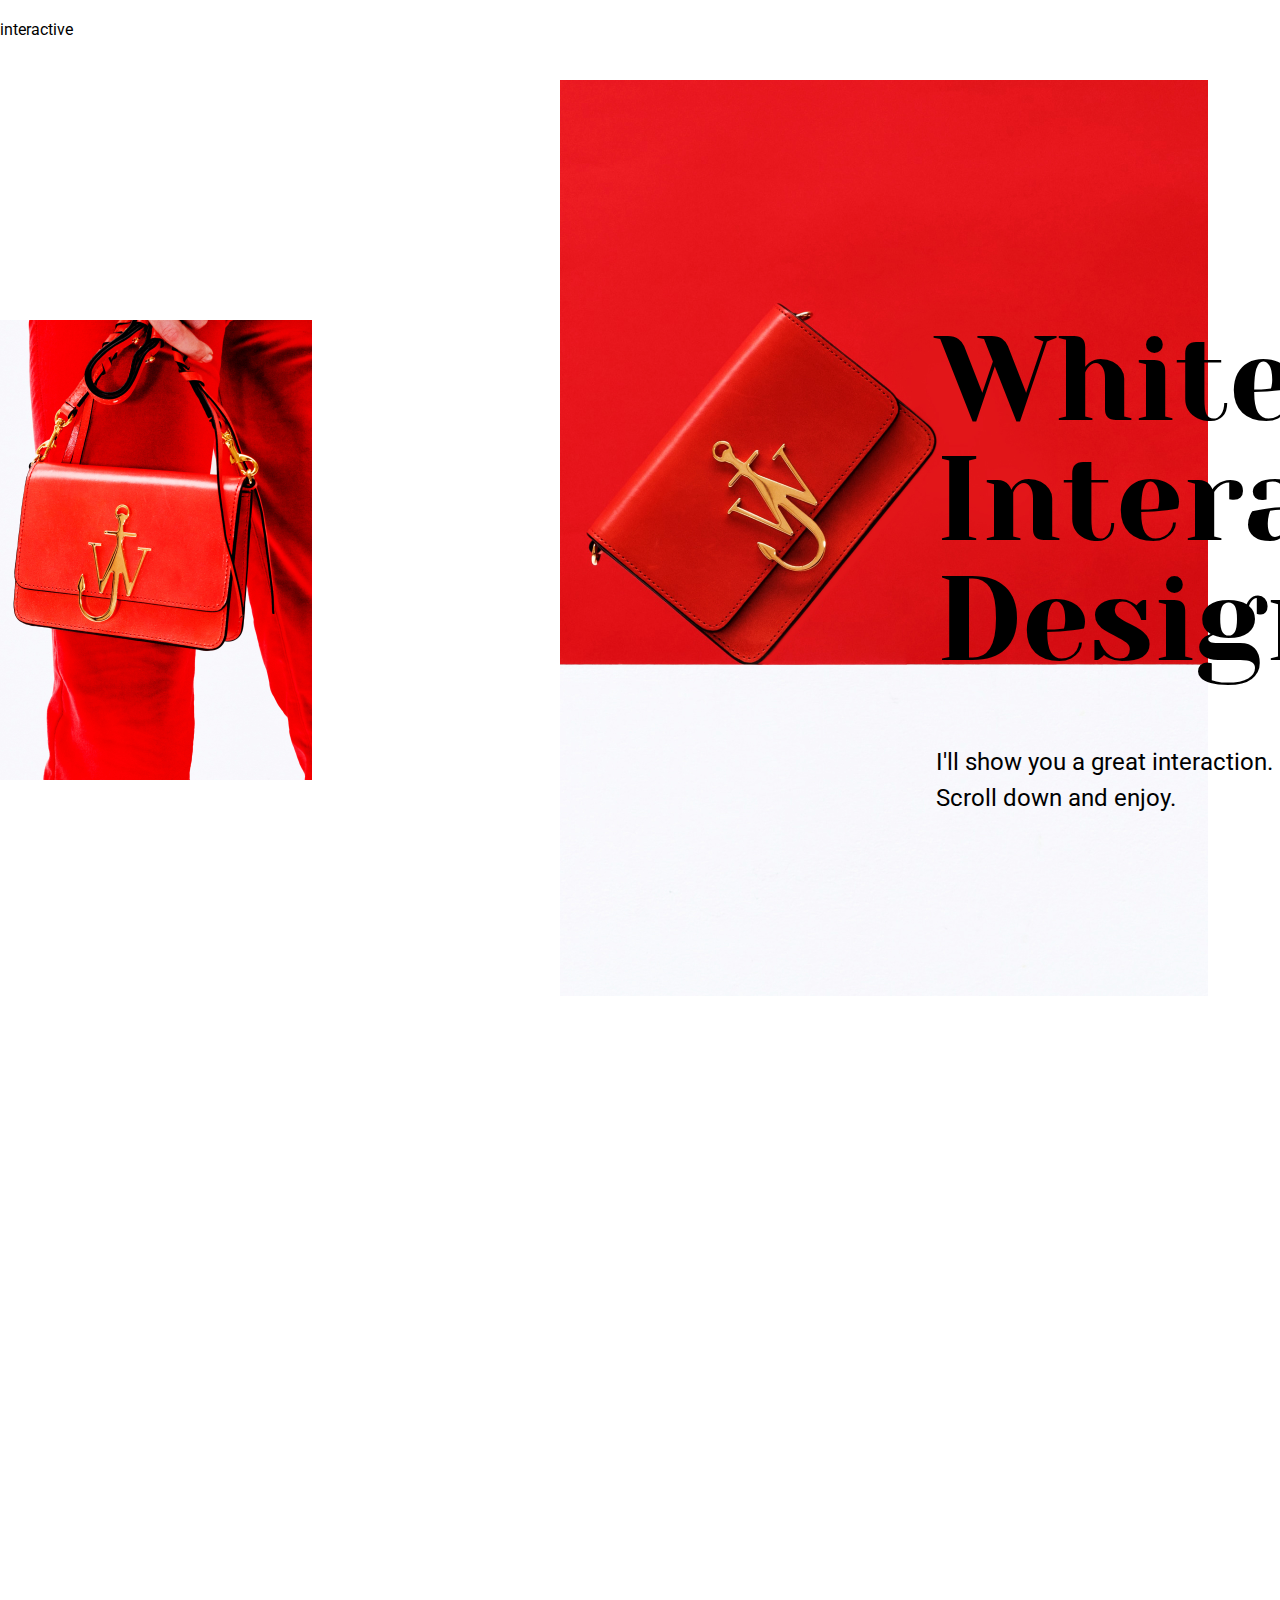
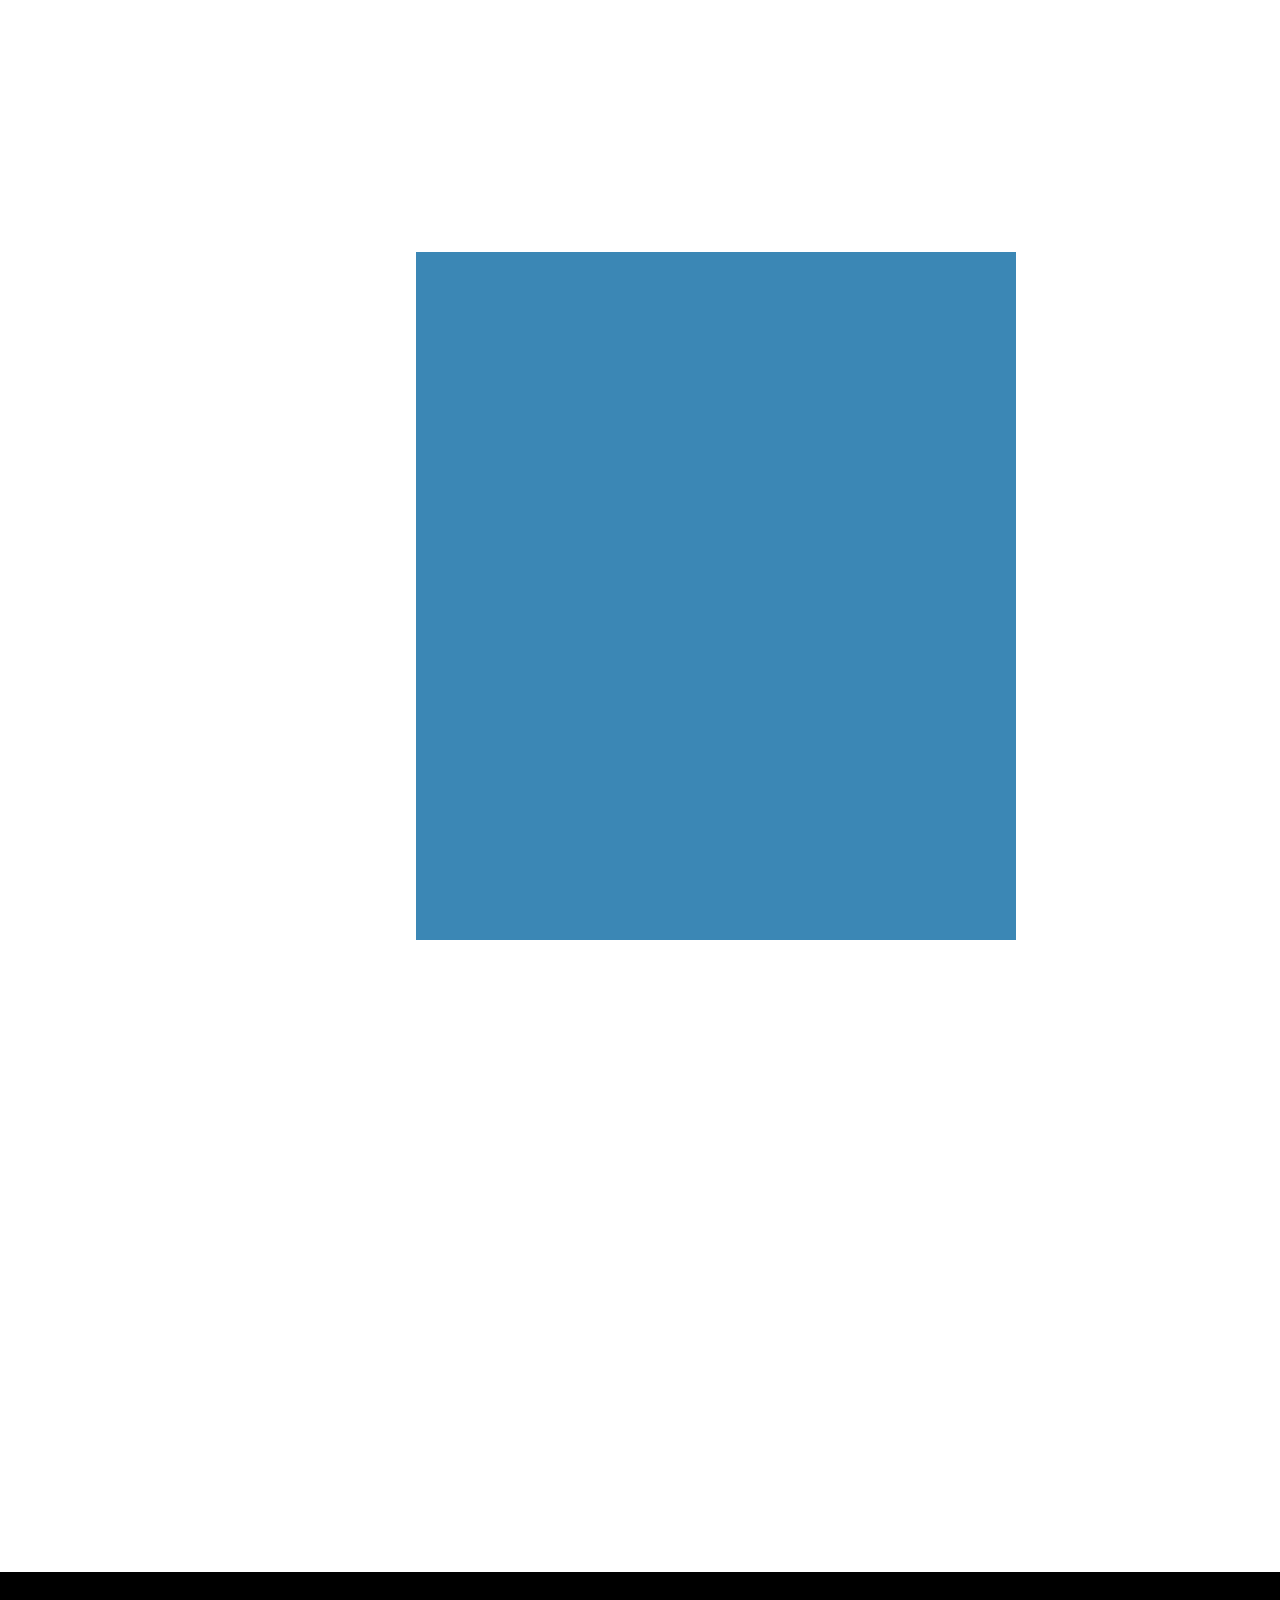
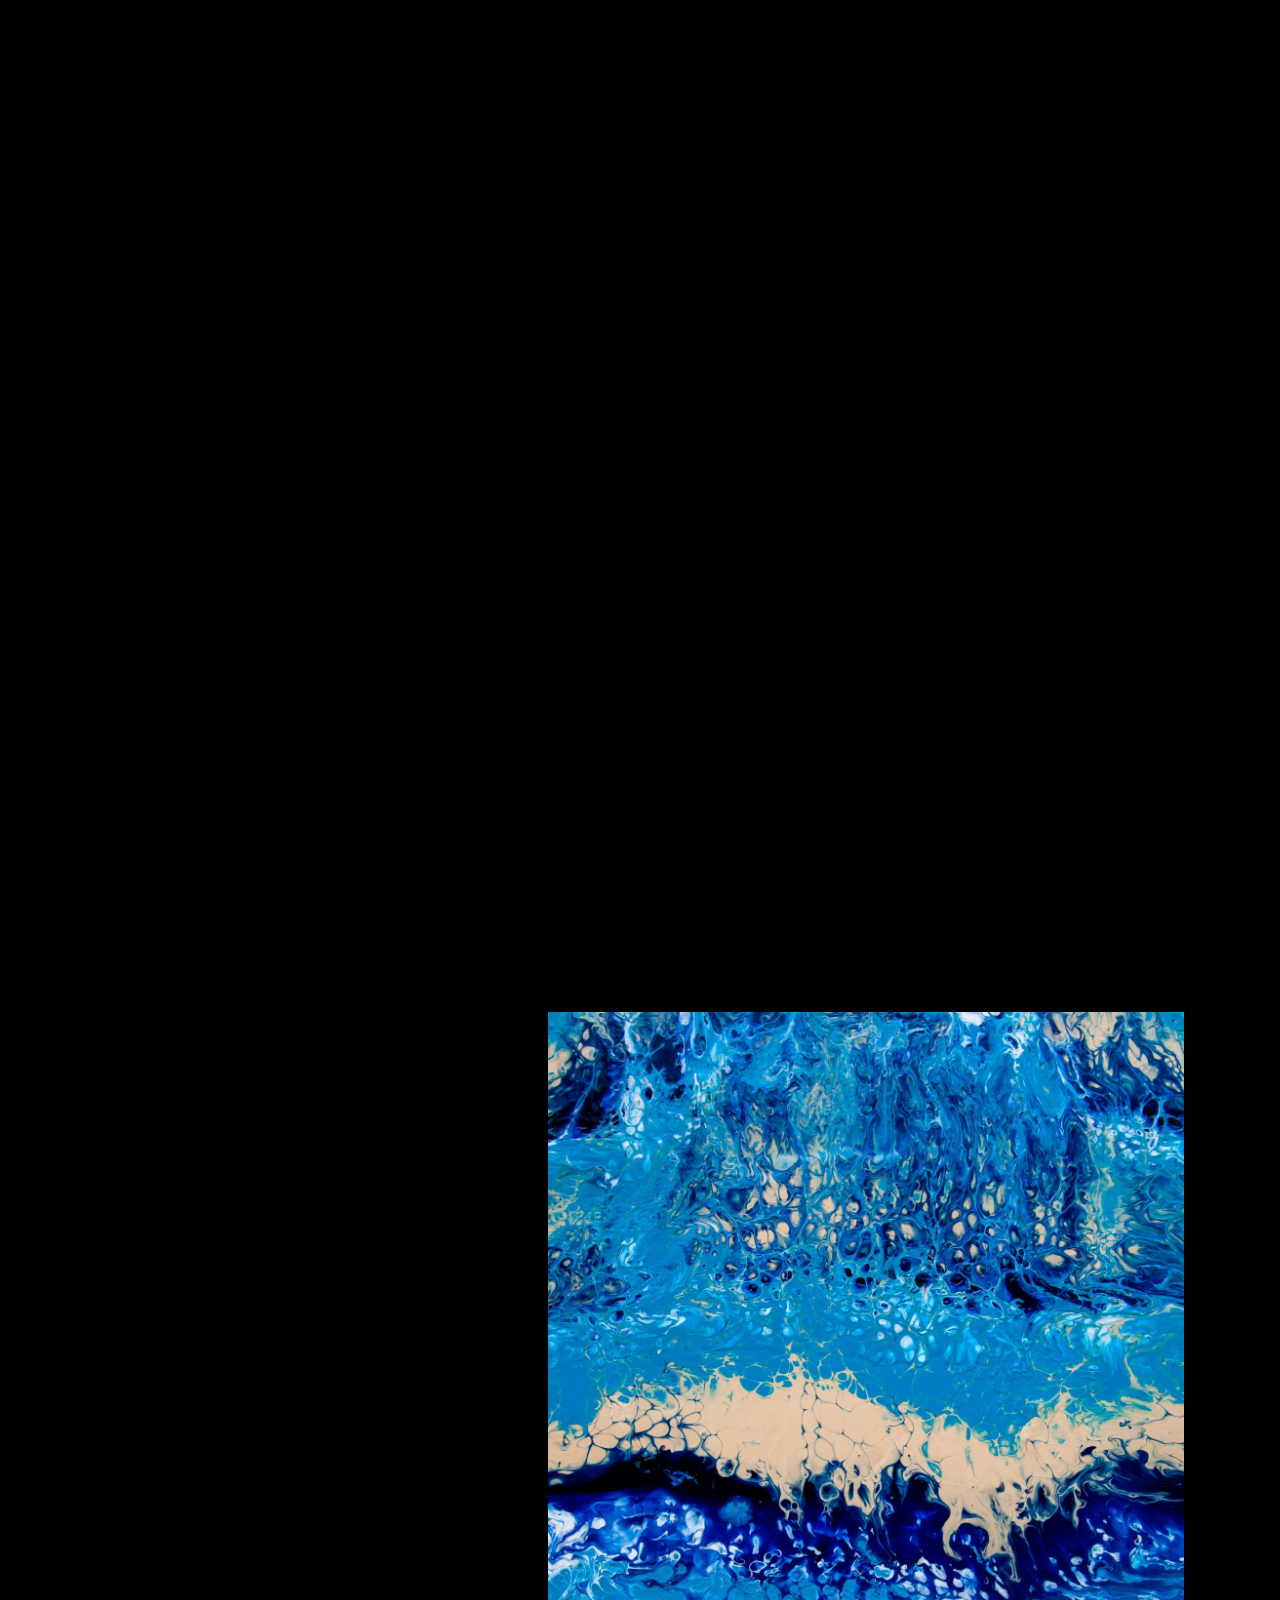
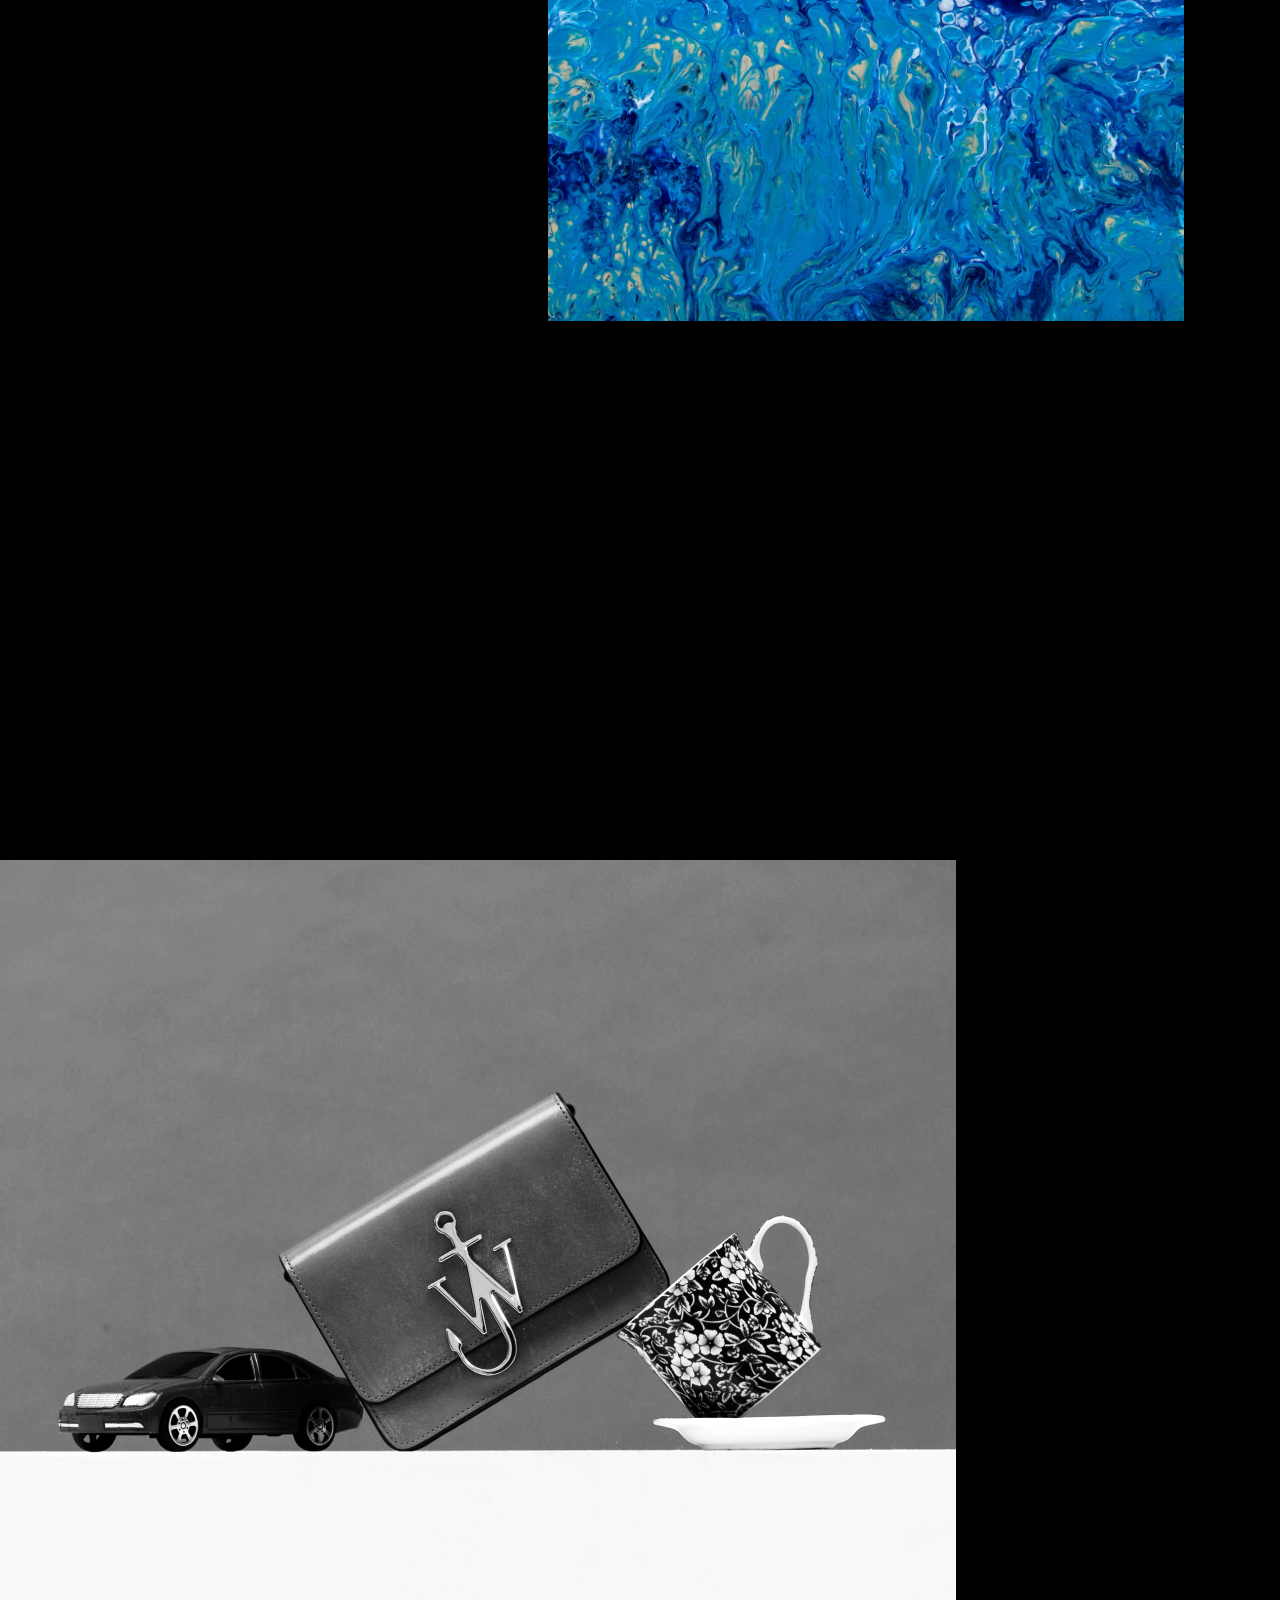
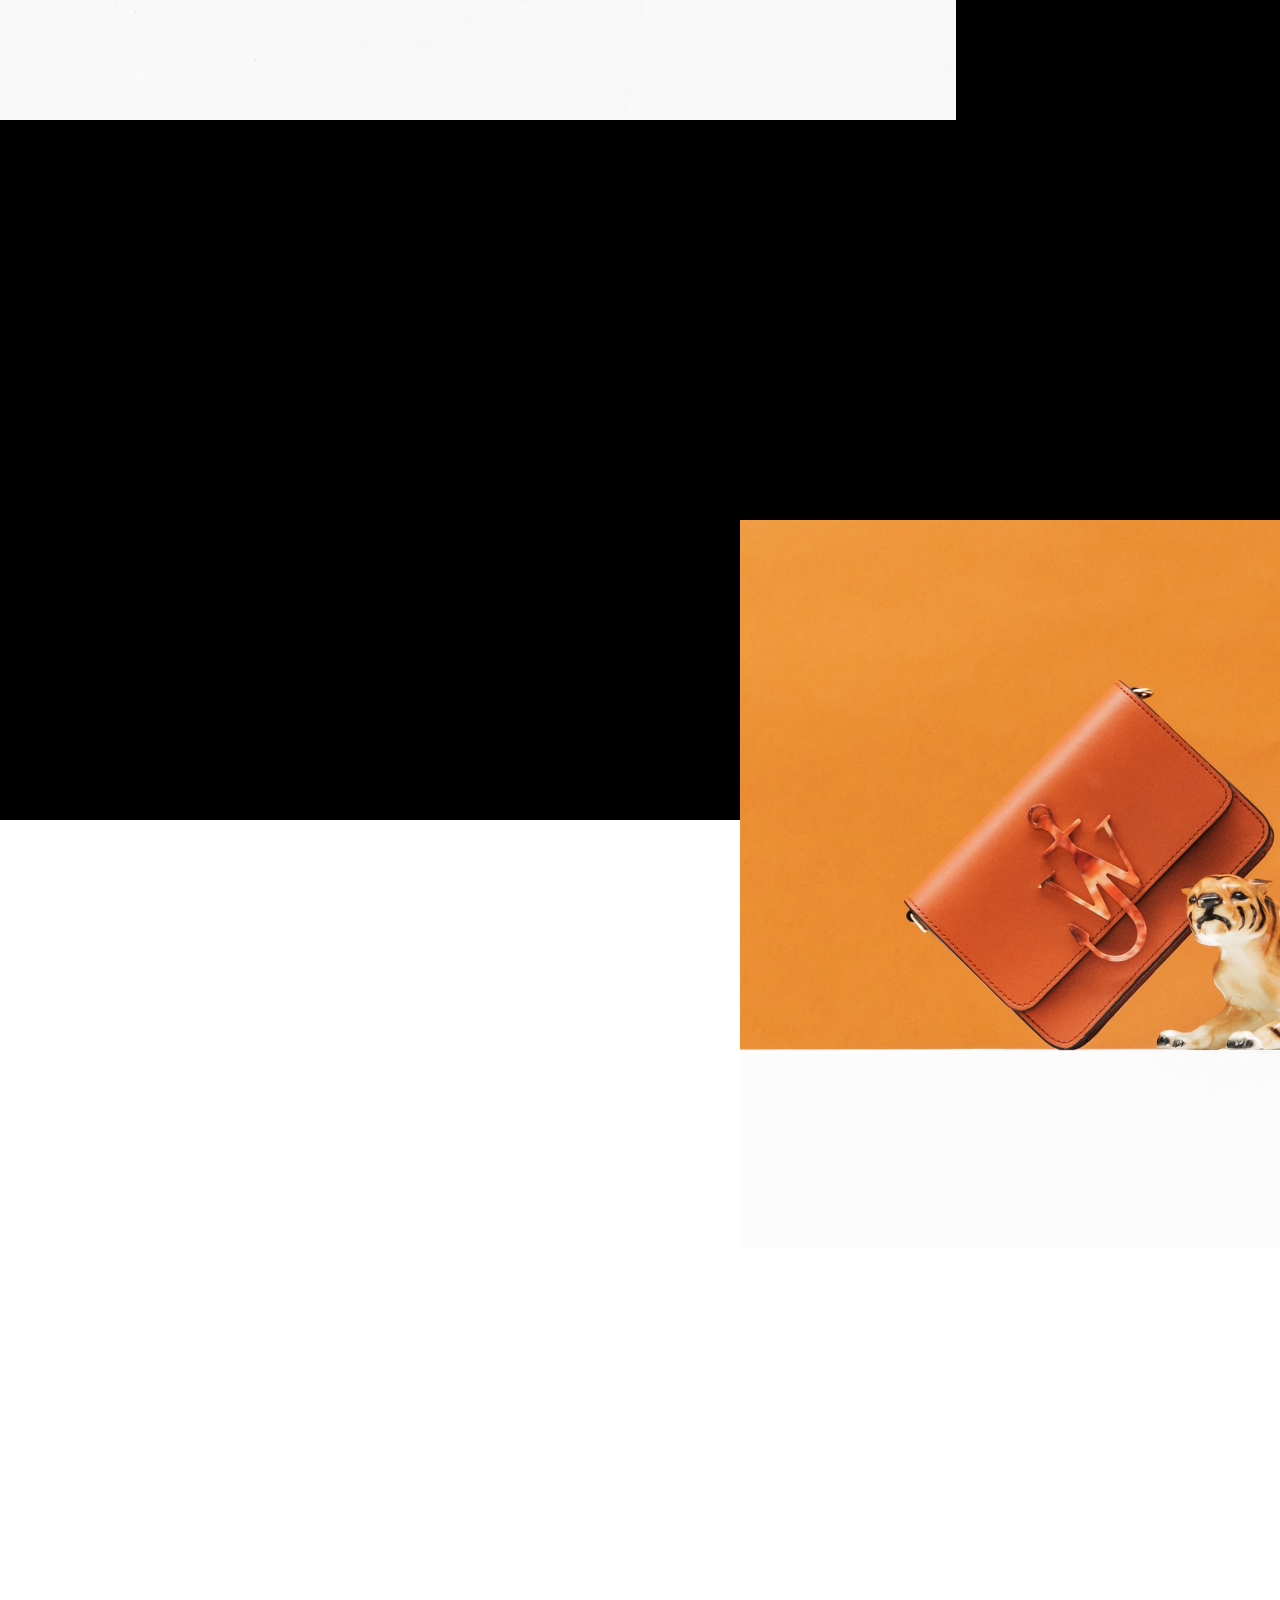
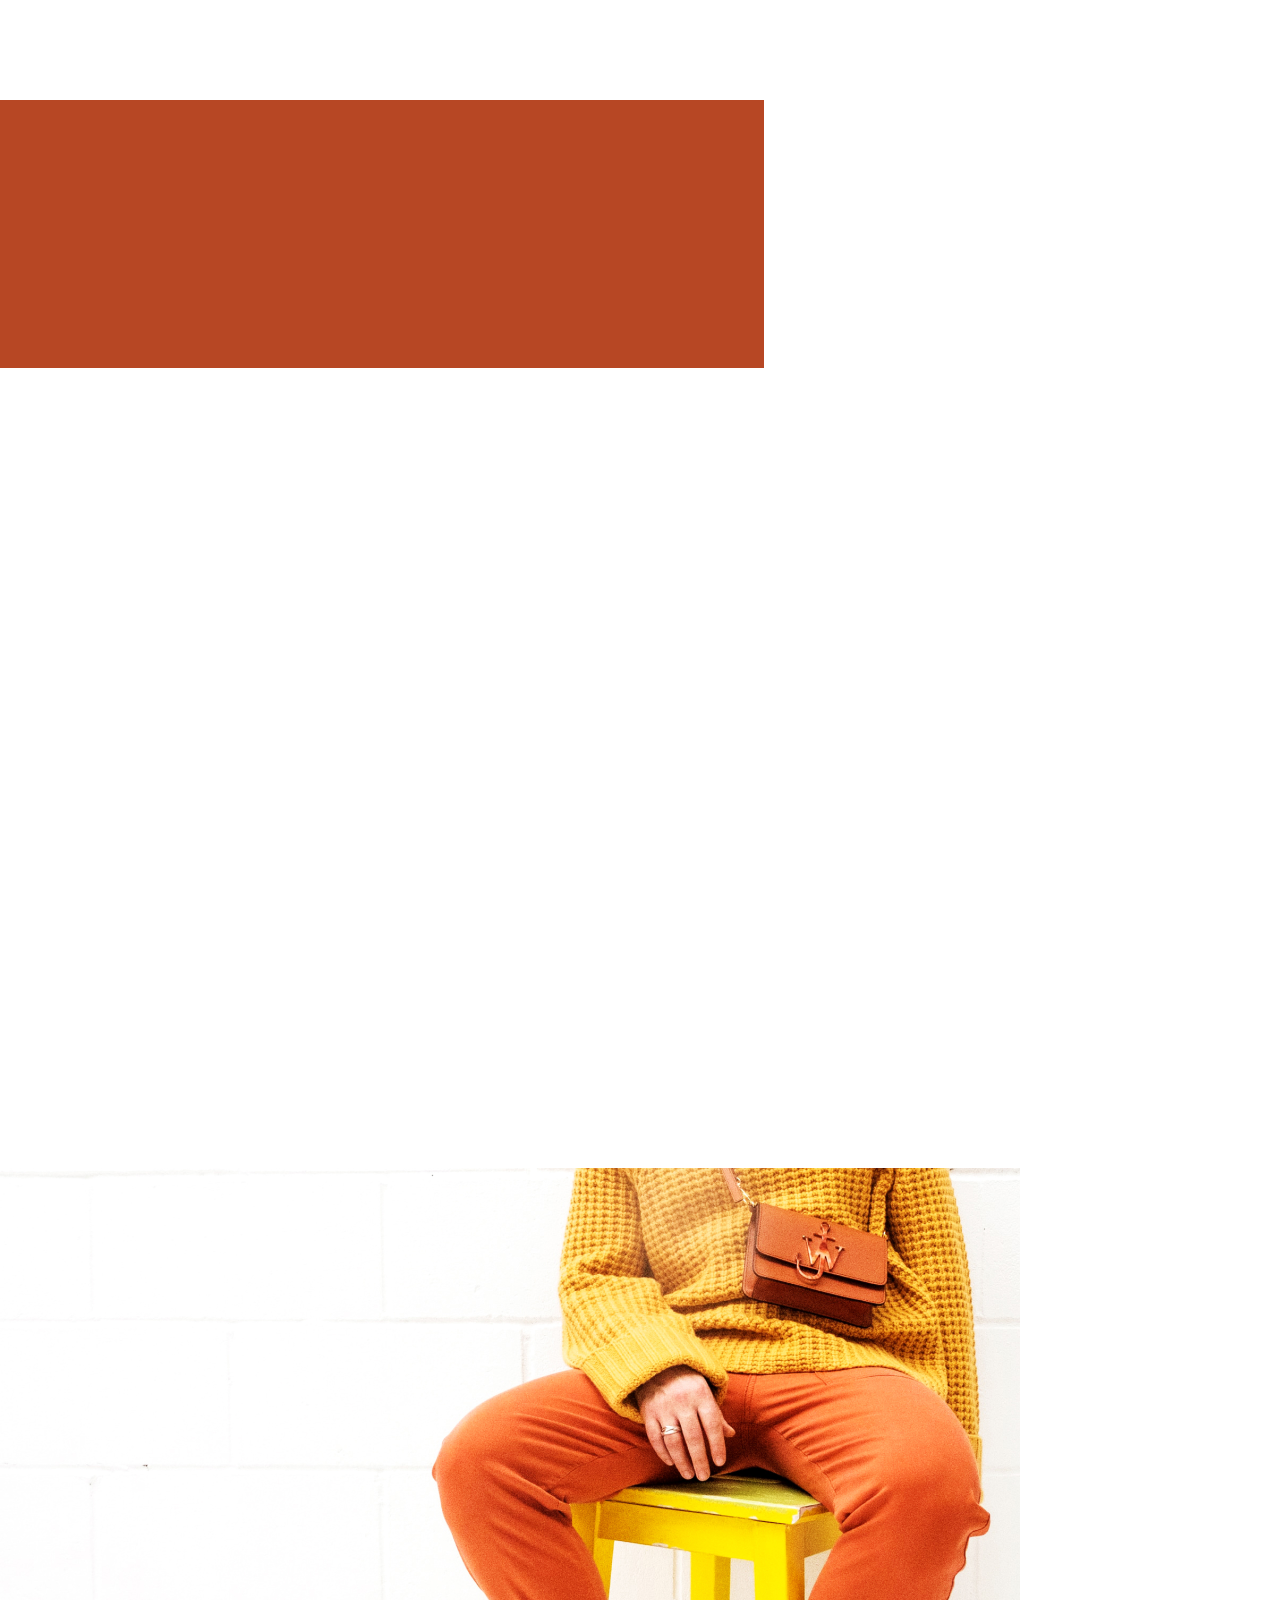
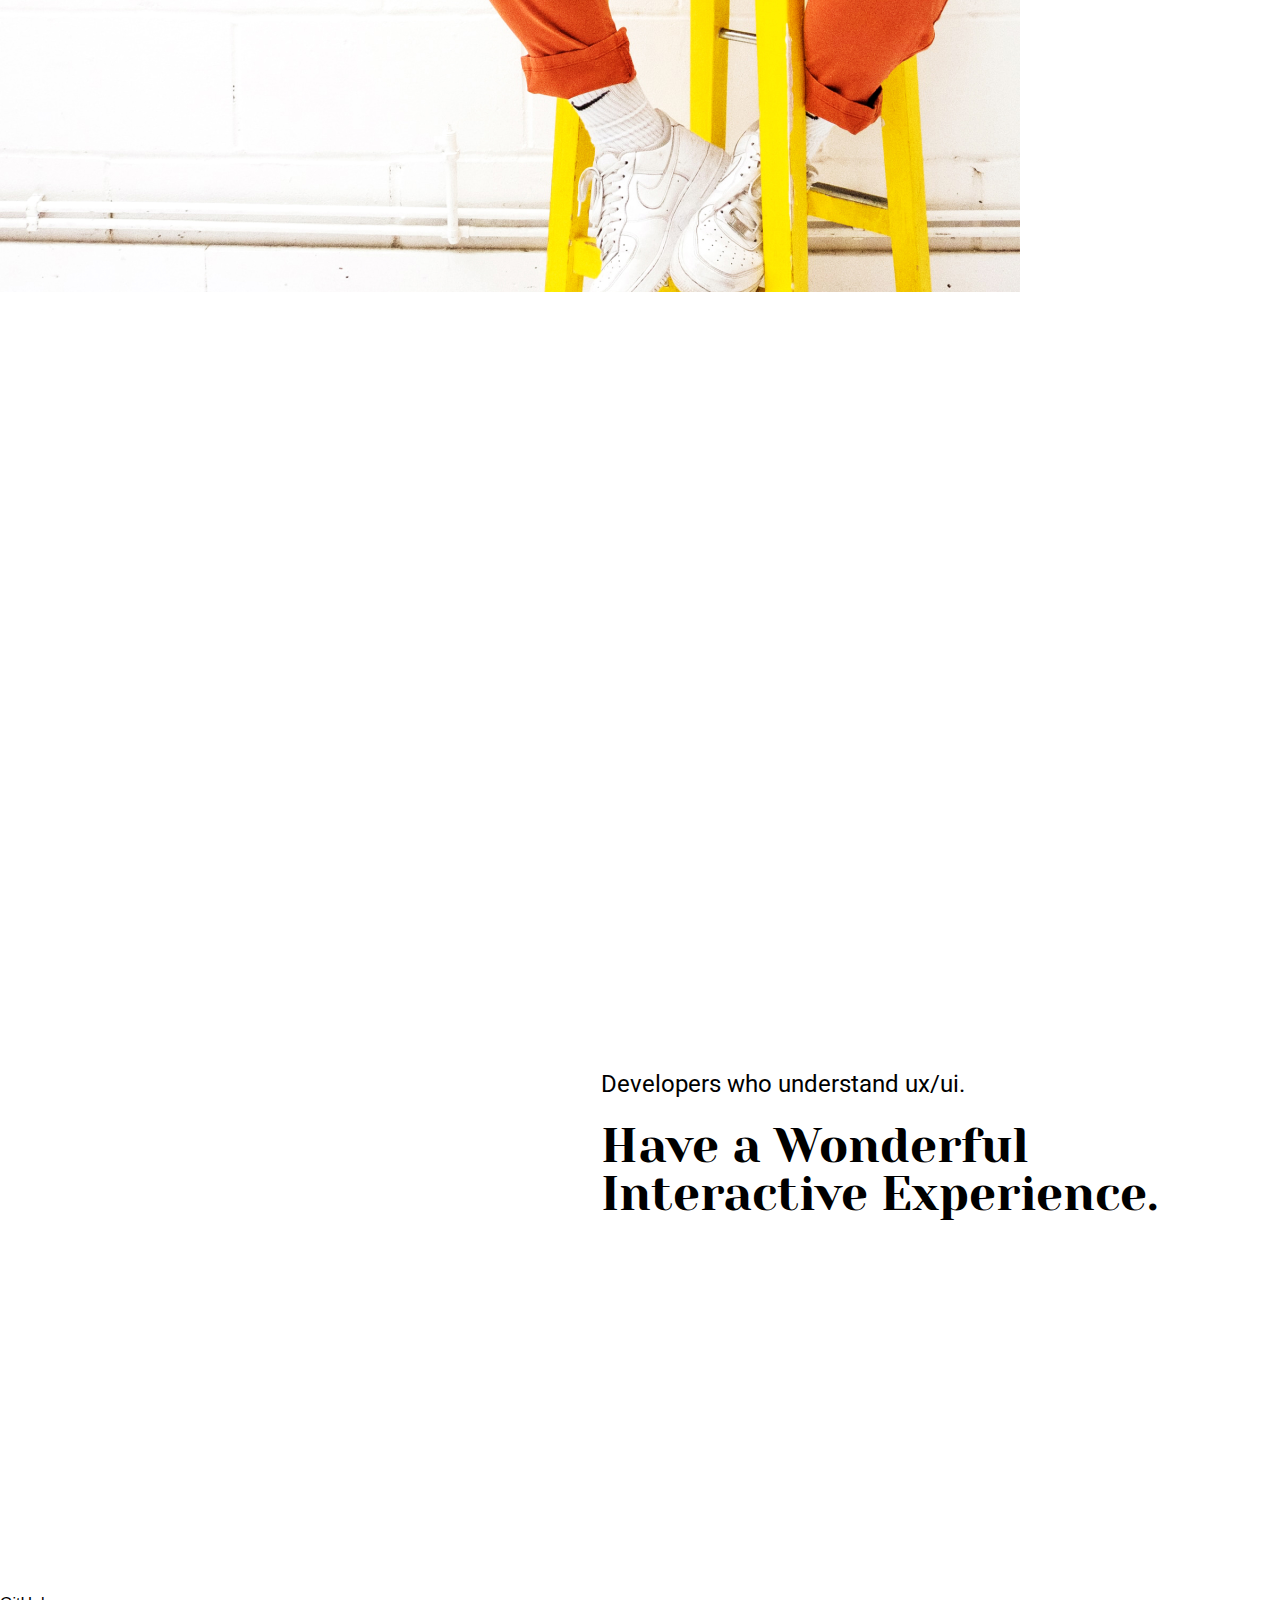
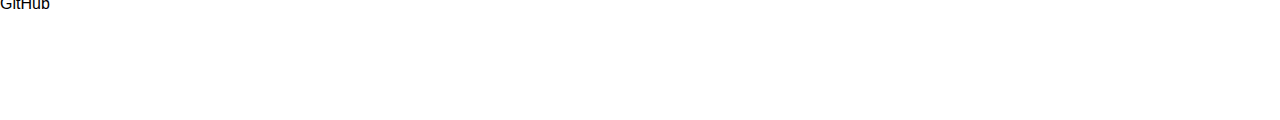
==== html/index.html @ 8e763a92 "initial web interactive version" ====
<!DOCTYPE html>
<html lang="ko">

<head>
  <meta charset="UTF-8">
  <meta http-equiv="X-UA-Compatible" content="IE=edge">
  <meta name="viewport" content="width=device-width, initial-scale=1.0">
  <link href="https://fonts.googleapis.com/css2?family=Roboto:wght@100;300;400;500;700;900&family=Yeseva+One&display=swap" rel="stylesheet">
  <link href="https://fonts.googleapis.com/css2?family=Cormorant:wght@300;400;500;600;700&display=swap" rel="stylesheet">
  <link rel="stylesheet" href="../css/reset.css">
  <link rel="stylesheet" href="../css/common.css">
  <link rel="stylesheet" href="../css/index.css">
  <script src="../js/common.js"></script>
  <script src="../js/index.js"></script>
  <title>interactive | main</title>
</head>

<body style="min-width: 1760px;">
  <div class="wrap">
    <header class="header">
      <div class="inner">
        <div class="contents">
          <h1 class="logo">
            <a href="../html/index.html">interactive</a>
          </h1>
          <!-- <div class="gnb-util">
            <nav class="gnb">
              <ul class="gnb-list">
                <li class="item">
                  <a href="../html/aboutme.html" class="page-move">introduce</a>
                </li>
                <li class="item">
                  <a href="../html/information.html" class="page-move">work</a>
                </li>
              </ul>
            </nav>
            <button class="hb-menu">
              <div class="line-wrap">
                <span class="line"></span>
                <span class="line"></span>
                <span class="line"></span>
              </div>
            </button>
          </div> -->
        </div>
      </div>
    </header>
    <main class="main">
      <div class="section-main">
        <div class="red">
          <div class="inner">
            <div class="contents">
              <figure class="img-intro">
                <img src="../image/red_bag_holding.jpg" alt="레드가방 사진">
              </figure>
              <figure class="img-intro-next">
                <img src="../image/red_bag_center.jpg" alt="레드가방 사진">
              </figure>
              <div class="text-wrap">
                <strong class="tit">White Interaction Design</strong>
                <p class="desc">I'll show you a great interaction. Scroll down and enjoy.</p>
              </div>
            </div>
          </div>
        </div>
        <div class="red-next">
          <div class="inner">
            <div class="contents">
              <figure class="img-intro">
                <img src="../image/red_bag_back.jpg" alt="레드가방 사진">
              </figure>
              <div class="text-wrap">
                <div class="desc-style">
                  <div class="desc-motion">
                    <p class="desc">If you see the image, press it. A wonderful interaction appears.</p>
                  </div>
                </div>
                <div class="tit-motion">
                  <strong class="tit">Visual interaction</strong>
                </div>
              </div>
            </div>
          </div>
        </div>
        <div class="sky">
          <div class="inner">
            <div class="contents">
              <figure class="img-intro">
                <img src="../image/sky_bag_holding.jpg" alt="스카이 가방">
              </figure>
              <div class="box"></div>
              <div class="text-wrap">
                <div class="desc-style">
                  <div class="desc-motion">
                    <p class="desc">I try to create a big interaction.</p>
                  </div>
                </div>
                <div class="tit-motion">
                  <strong class="tit">Nice Layout</strong>
                </div>
              </div>
            </div>
          </div>
        </div>
        <div class="balck-title">
          <div class="inner">
            <div class="contents">
              <div class="text-wrap">
                <div class="desc-style">
                  <div class="desc-motion">
                    <p class="desc">I'll show you a great interaction.</p>
                  </div>
                  <div class="desc-motion">
                    <p class="desc">Scroll down and enjoy.</p>
                  </div>
                </div>
                <div class="tit-style">
                  <div class="tit-motion">
                    <strong class="tit">Black</strong>
                  </div>
                  <div class="tit-motion">
                    <strong class="tit">Interaction</strong>
                  </div>
                  <div class="tit-motion">
                    <strong class="tit">Design</strong>
                  </div>
                </div>
              </div>
            </div>
          </div>
        </div>
        <div class="blue-bg">
          <div class="inner">
            <div class="contents">
              <figure class="img-intro">
                <img src="../image/blue_bg.jpg" alt="블루 백그라운드 이미지">
              </figure>
              <div class="box"></div>
              <div class="text-wrap">
                <div class="desc-style">
                  <div class="desc-motion">
                    <p class="desc">I'll make a great interaction web for you.</p>
                  </div>
                </div>
                <div class="tit-style">
                  <div class="tit-motion">
                    <strong class="tit">Experience The</strong>
                  </div>
                  <div class="tit-motion">
                    <strong class="tit">Interaction.</strong>
                  </div>
                </div>
              </div>
            </div>
          </div>
        </div>
        <div class="blue">
          <div class="inner">
            <div class="contents">
              <figure class="img-intro">
                <img src="../image/blue_bag_center.jpg" alt="블루 가방">
              </figure>
              <div class="box"></div>
              <div class="text-wrap">
                <div class="desc-style">
                  <div class="desc-motion">
                    <p class="desc">Developers who understand ux/ui.</p>
                  </div>
                </div>
                <div class="tit-style">
                  <div class="tit-motion">
                    <strong class="tit">Web Interactive</strong>
                  </div>
                  <div class="tit-motion">
                    <strong class="tit">Developer.</strong>
                  </div>
                </div>
              </div>
            </div>
          </div>
        </div>
        <div class="brown-intro">
          <div class="inner">
            <div class="contents">
              <figure class="img-intro">
                <img src="../image/brown_bag_center.jpg" alt="갈색 가방">
              </figure>
              <div class="text-wrap">
                <div class="desc-style">
                  <div class="desc-motion">
                    <p class="desc">Beautiful beauty of blank space.</p>
                  </div>
                </div>
                <div class="tit-style">
                  <div class="tit-motion">
                    <strong class="tit">Deep and beautiful</strong>
                  </div>
                  <div class="tit-motion">
                    <strong class="tit">Margins.</strong>
                  </div>
                </div>
              </div>
            </div>
          </div>
        </div>
        <div class="brown-intro-next">
          <div class="inner">
            <div class="contents">
              <figure class="img-intro">
                <img src="../image/brown_bag_shoulder.jpg" alt="갈색 가방">
              </figure>
              <div class="box"></div>
              <div class="text-wrap">
                <div class="desc-style">
                  <div class="desc-motion">
                    <p class="desc">Developers who understand ux/ui.</p>
                  </div>
                </div>
                <div class="tit-style">
                  <div class="tit-motion">
                    <strong class="tit">Have a Wonderful</strong>
                  </div>
                  <div class="tit-motion">
                    <strong class="tit">Interactive Experience.</strong>
                  </div>
                </div>
              </div>
            </div>
          </div>
        </div>
        <div class="brown-last">
          <div class="inner">
            <div class="contents">
              <figure class="img-intro">
                <img src="../image/brown_bag_chair.jpg" alt="갈색 가방">
              </figure>
              <div class="text-wrap">
                <div class="desc-style">
                  <div class="desc-motion">
                    <p class="desc">Developers who understand ux/ui.</p>
                  </div>
                </div>
                <div class="tit-style">
                  <div class="tit-motion">
                    <strong class="tit">Have a Wonderful</strong>
                  </div>
                  <div class="tit-motion">
                    <strong class="tit">Interactive Experience.</strong>
                  </div>
                </div>
              </div>
            </div>
          </div>
        </div>
        <div class="contents-last">
          <div class="inner">
            <div class="contents">
              <figure class="img-intro">
                <img src="../image/sky_bag_center.jpg" alt="스카이 가방">
              </figure>
              <div class="box"></div>
              <div class="text-wrap">
                <p class="desc">Developers who understand ux/ui.</p>
                <strong class="tit">Have a Wonderful Interactive Experience.</strong>
              </div>
            </div>
          </div>
        </div>
      </div>
      <span class="count">0</span>
    </main>
    <footer class="footer">
      <div class="inner">
        <ul class="info-list">
          <li class="info-item">
            <a href="https://github.com/wangkodok/web-interactive">GitHub</a>
          </li>
        </ul>
        <address>비상업적으로 사용되고 있는 포트폴리오입니다.</address>
      </div>
    </footer>
  </div>
</body>

</html>
---- css/common.css ----
@charset "utf-8";

:root {
  --font-Roboto : 'Roboto', sans-serif;
  --font-Yeseva_One : 'Yeseva One', cursive;
}

body {
  overflow-y: overlay;
}

body::-webkit-scrollbar {
  width: 0px;
}

body.on::-webkit-scrollbar {
  width: 6px;
}

body::-webkit-scrollbar-thumb {
  background-color: rgba(0, 0, 0, 1);
  border-radius: 0;
}

body.on::-webkit-scrollbar-thumb {
  background-color: rgba(0, 0, 0, 1);
  border-radius: 3px;
}

body::-webkit-scrollbar-track {
  background-color: transparent;
}

.loading-spinner {
  position: fixed;
  top: 0; left: 0;
  width: 100%;
  height: 100%;
  background-color: rgba(255, 255, 255, 0.7);
  z-index: 9999;
  opacity: 1;
  transition: 0.5s ease;
}

/* .loading-spinner > div {
  position: absolute;
  top: 45%;
  left: 50%;
  transform: translate(-50%, -50%);
  font-size: 24px;
} */

.loading-spinner .loader {
  position: absolute;
  top: 50%;
  left: 50%;
  transform: translate(-50%, -50%);
  width: initial;
}

.main .count {
  position: fixed;
  top: 20px;
  left: 20px;
  z-index: 200;
  /* width: 0px; */
  /* height: 10px; */
  /* line-height: 65px; */
  /* font-size: 32px; */
  color: #000;
  opacity: 0;
  /* background-color: #000; */
}

.main .count.on {
  opacity: 1;
}

.main .count.change {
  color: #fff;
}

.main .count.line {left: 0px;}

.wrap {
  overflow: hidden;
  opacity: 1;
  transition: all 0.5s ease;
}

.wrap.on {
  opacity: 1;
}

.wrap .inner {
  max-width: 1760px;
  margin: 0 auto;
}

.header {
  position: absolute;
  top: 0;
  right: 0;
  left: 0;
  z-index: 100;
}

.header .contents {
  display: flex;
  align-items: center;
  justify-content: space-between;
  height: 60px;
}

.header .logo {
  font-size: 16px;
  font-family: var(--font-Roboto);
}

.header .gnb-util {
  display: flex;
  align-items: center;
}

.header .gnb-util .gnb {
  margin: 0 40px 0 0;
}

.header .gnb-util .gnb-list {
  display: flex;
}

.header .gnb-util .page-move {
  padding: 0 20px;
  line-height: 60px;
  font-size: 16px;
  font-family: var(--font-Roboto);
}

.hb-menu {
  position: relative;
  display: inline-block;
  width: 40px;
  height: 40px;
  font-size: 0;
}

.hb-menu .line-wrap {
  position: absolute;
  top: 50%;
  left: 50%;
  transform: translate(-50%, -50%);
  width: 24px;
}

.hb-menu .line-wrap .line {
  display: inline-block;
  width: 100%;
  height: 2px;
  margin: 0 0 5px 0;
  background-color: #000;
}

.hb-menu .line-wrap .line:last-child {
  margin: 0;
}

.footer .inner {
  display: flex;
  align-items: center;
  justify-content: space-between;
  height: 232px;
}

.section-main {
  padding: 80px 0 0 0;
}

.footer .info-list {
  display: flex;
}

.footer .info-item {
  margin: 0 20px 0 0;
}
---- css/index.css ----
@charset "utf-8";





.red .contents {
  position: relative;
  height: 916px;
}

.red .img-intro {
  position: absolute;
  top: 240px;
  left: 0;
  width: 312px;
  overflow: hidden;
}

.red .img-intro>img {
  transform: translate(-100%, 0);
  transition: all 1s ease;
  opacity: 0;
}

.red .img-intro.on>img {
  transform: translate(0, 0);
  opacity: 1;
}

.red .img-intro-next {
  position: absolute;
  top: 0;
  left: 560px;
  width: 648px;
  overflow: hidden;
}

.red .img-intro-next>img {
  transform: translate(-100%, 0);
  transition: all 1s ease 0.5s;
  opacity: 0;
}

.red .img-intro-next.on>img {
  transform: translate(0, 0);
  opacity: 1;
}

.red .text-wrap {
  position: absolute;
  top: 240px;
  left: 936px;
  transform: translate(0, 0);
  width: 690px;
}

.red .text-wrap .tit {
  display: inline-block;
  margin: 0 0 64px 0;
  font-size: 120px;
  font-family: var(--font-Yeseva_One);
  font-weight: 400;
  line-height: 100%;
}

.red .text-wrap .desc {
  width: 342px;
  font-size: 24px;
  font-family: var(--font-Roboto);
}










.red-next .contents {
  position: relative;
  height: 856px;
}

.red-next .img-intro {
  position: absolute;
  top: -216px;
  right: 0;
  width: 332px;
  overflow: hidden;
}

.red-next .img-intro>img {
  transform: translate(100%, 0);
  transition: all 0.5s ease;
  opacity: 0;
}

.red-next .img-intro.on>img {
  transform: translate(0, 0);
  opacity: 1;
}

.red-next .text-wrap {
  position: absolute;
  top: 300px;
  left: 0;
  transform: translate(0, 0);
}

.red-next .text-wrap .tit-motion {
  overflow: hidden;
}

.red-next .text-wrap .tit {
  display: inline-block;
  font-size: 120px;
  font-family: var(--font-Yeseva_One);
  font-weight: 400;
  line-height: 100%;
  transform: translate(0, 100%);
}

.red-next .text-wrap .tit-motion.on .tit {
  transform: translate(0, 0);
  transition: all 0.5s ease 0.5s;
}

.red-next .text-wrap .desc-style {
  margin: 0 0 64px 0;
}

.red-next .text-wrap .desc-motion {
  overflow: hidden;
}

.red-next .text-wrap .desc {
  font-size: 24px;
  font-family: var(--font-Roboto);
  transform: translate(0, 100%);
}

.red-next .text-wrap .desc-motion.on .desc {
  transform: translate(0, 0);
  transition: all 0.5s ease 0.3s;
}










.sky .contents {
  position: relative;
  height: 1320px;
}

.sky .img-intro {
  position: absolute;
  top: 528px;
  left: 0;
  transform: translate(0, 0);
  width: 636px;
  overflow: hidden;
}

.sky .img-intro>img {
  transform: translate(0, 500px);
  transition: all 0.7s ease;
  opacity: 0;
}

.sky .img-intro.on>img {
  transform: translate(0, 0);
  opacity: 1;
}

.sky .box {
  position: absolute;
  top: 0;
  left: 416px;
  transform: translate(0, 0);
  z-index: -1;
  width: 600px;
  height: 688px;
  background-color: #3B87B5;
}

.sky .text-wrap {
  position: absolute;
  top: 776px;
  right: 0;
  transform: translate(0, 0);
}

.sky .text-wrap .tit-motion {
  overflow: hidden;
}

.sky .text-wrap .tit {
  display: inline-block;
  font-size: 120px;
  font-family: var(--font-Yeseva_One);
  font-weight: 400;
  line-height: 100%;
  transform: translate(0, 100%);
}

.sky .text-wrap .tit-motion.on .tit {
  transform: translate(0, 0);
  transition: all 0.5s ease 0.5s;
}

.sky .text-wrap .desc-style {
  margin: 0 0 64px 0;
}

.sky .text-wrap .desc-motion {
  overflow: hidden;
}

.sky .text-wrap .desc {
  font-size: 24px;
  font-family: var(--font-Roboto);
  transform: translate(0, 100%);
}

.sky .text-wrap .desc-motion.on .desc {
  transform: translate(0, 0);
  transition: all 0.5s ease 0.3s;
}










.balck-title {
  background-color: #000;
}

.balck-title .contents {
  position: relative;
  height: 1040px;
}

.balck-title .text-wrap {
  position: absolute;
  top: 272px;
  right: 0;
  transform: translate(0, 0);
  width: 690px;
  color: #fff;
}

.balck-title .text-wrap .desc-style {
  margin: 0 0 64px 0;
}

.balck-title .text-wrap .desc-motion {
  overflow: hidden;
}

.balck-title .text-wrap .desc {
  /* margin: 0 0 64px 0; */
  font-size: 24px;
  font-family: var(--font-Roboto);
  transform: translate(0, 100%);
  transition: all 0.5s ease 1s;
}

.balck-title .text-wrap .desc-motion.on .desc {
  transform: translate(0, 0);
}

.balck-title .text-wrap .tit-motion {
  overflow: hidden;
}

.balck-title .text-wrap .tit {
  display: inline-block;
  font-size: 120px;
  font-family: var(--font-Yeseva_One);
  font-weight: 400;
  line-height: 100%;
  transform: translate(0, 100%);
}

.balck-title .text-wrap .tit-motion.on:nth-child(1) .tit {
  animation-name: motion;
  animation-delay: 0.1s;
  animation-duration: 0.5s;
  animation-fill-mode: both;
}

.balck-title .text-wrap .tit-motion.on:nth-child(2) .tit {
  animation-name: motion;
  animation-delay: 0.2s;
  animation-duration: 1s;
  animation-fill-mode: both;
}

.balck-title .text-wrap .tit-motion.on:nth-child(3) .tit {
  animation-name: motion;
  animation-delay: 0.3s;
  animation-duration: 1.5s;
  animation-fill-mode: both;
}

@keyframes motion {
  from {
    opacity: 0;
    transform: translate(0, 100%);
  }

  to {
    opacity: 1;
    transform: translate(0, 0);
  }
}










.blue-bg {
  background-color: #000;
}

.blue-bg .contents {
  position: relative;
  height: 1268px;
}

.blue-bg .img-intro {
  position: absolute;
  top: 0;
  left: 548px;
  z-index: 1;
  width: 636px;
  overflow: hidden;
}

.blue-bg .img-intro img {
  transition: all 1.2s ease;
}

.blue-bg .img-intro.on img {
  transform: scale(1.1);
}

.blue-bg .box {
  position: absolute;
  left: 1020px;
  bottom: 0;
  transform: translate(0, 0);
  width: 424px;
  height: 0;
  background-color: #011550;
  transition: height 1.5s ease;
}

.blue-bg .box.on {
  height: 576px;
}

.blue-bg .text-wrap {
  position: absolute;
  top: 704px;
  left: 0;
  transform: translate(0, 0);
  z-index: 2;
  width: 956px;
  color: #fff;
}

.blue-bg .text-wrap .desc-style {
  margin: 0 0 64px 0;
}

.blue-bg .text-wrap .desc-motion {
  overflow: hidden;
}

.blue-bg .text-wrap .desc {
  font-size: 24px;
  font-family: var(--font-Roboto);
  transform: translate(0, 100%);
  transition: all 0.5s ease;
}

.blue-bg .text-wrap .desc-motion.on .desc {
  transform: translate(0, 0);
}

.blue-bg .text-wrap .tit-motion {
  overflow: hidden;
}

.blue-bg .text-wrap .tit {
  display: inline-block;
  font-size: 120px;
  font-family: var(--font-Yeseva_One);
  font-weight: 400;
  line-height: 100%;
  transform: translate(0, 100%);
  transition: all 0.5s ease 1s;
}

.blue-bg .text-wrap .tit-motion.on .desc {
  transform: translate(0, 0);
}

.blue-bg .text-wrap .tit-motion.on:nth-child(1) .tit {
  animation-name: motion;
  animation-delay: 0.1s;
  animation-duration: 0.5s;
  animation-fill-mode: both;
}

.blue-bg .text-wrap .tit-motion.on:nth-child(2) .tit {
  animation-name: motion;
  animation-delay: 0.2s;
  animation-duration: 1s;
  animation-fill-mode: both;
}

@keyframes motion {
  from {
    opacity: 0;
    transform: translate(0, 100%);
  }

  to {
    opacity: 1;
    transform: translate(0, 0);
  }
}













.blue {
  background-color: #000;
}

.blue .contents {
  position: relative;
  height: 1740px;
}

.blue .img-intro {
  position: absolute;
  top: 180px;
  left: 0;
  transform: translate(0, 0);
  width: 956px;
  overflow: hidden;
}

.blue .img-intro img {
  transition: all 1.2s ease;
  /* transform: translate(0, -100%); */
  filter: grayscale(100%);
}

.blue .img-intro.on img {
  /* transform: translate(0, 0); */
  filter: grayscale(0%);
}

.blue .box {
  position: absolute;
  top: 684px;
  right: 0;
  transform: translate(0, 0);
  width: 312px;
  height: 356px;
  background-color: #0092D8;
}

.blue .text-wrap {
  position: absolute;
  top: 1104px;
  left: 0;
  transform: translate(0, 0);
  width: 988px;
  color: #fff;
}

.blue .text-wrap .desc-style {
  margin: 0 0 64px 0;
}

.blue .text-wrap .desc-motion {
  overflow: hidden;
}

.blue .text-wrap .desc {
  font-size: 24px;
  font-family: var(--font-Roboto);
  transform: translate(0, 100%);
  transition: all 1.2s ease;
}

.blue .text-wrap .desc-motion.on .desc {
  transform: translate(0, 0);
}

.blue .text-wrap .tit-motion {
  overflow: hidden;
}
.blue .text-wrap .tit {
  display: inline-block;
  font-size: 120px;
  font-family: var(--font-Yeseva_One);
  font-weight: 400;
  line-height: 100%;
  transform: translate(0, 100%);
  transition: all 1.2s ease 1.5s;
}

.blue .text-wrap .tit-motion.on .desc {
  transform: translate(0, 0);
}

.blue .text-wrap .tit-motion.on:nth-child(1) .tit {
  animation-name: motion;
  animation-delay: 0.1s;
  animation-duration: 0.5s;
  animation-fill-mode: both;
}

.blue .text-wrap .tit-motion.on:nth-child(2) .tit {
  animation-name: motion;
  animation-delay: 0.2s;
  animation-duration: 1s;
  animation-fill-mode: both;
}

@keyframes motion {
  from {
    opacity: 0;
    transform: translate(0, 100%);
  }

  to {
    opacity: 1;
    transform: translate(0, 0);
  }
}












.brown-intro .contents {
  position: relative;
  height: 880px;
}

.brown-intro .img-intro {
  position: absolute;
  top: -300px;
  right: 0;
  transform: translate(0, 0);
  width: 1020px;
}

.brown-intro .text-wrap {
  position: absolute;
  top: 524px;
  right: 548px;
  transform: translate(0, 0);
  width: 472px;
}

.brown-intro .text-wrap .desc-style {
  margin: 0 0 20px 0;
}

.brown-intro .text-wrap .desc-motion {
  overflow: hidden;
}

.brown-intro .text-wrap .desc {
  font-size: 24px;
  font-family: var(--font-Roboto);
  transform: translate(0, 100%);
  transition: all 1.2s ease;
}

.brown-intro .text-wrap .desc-motion.on .desc {
  transform: translate(0, 0);
}

.brown-intro .text-wrap .tit-motion {
  overflow: hidden;
}

.brown-intro .text-wrap .tit {
  display: inline-block;
  font-size: 48px;
  font-family: var(--font-Yeseva_One);
  font-weight: 400;
  line-height: 100%;
  transform: translate(0, 100%);
  transition: all 1.2s ease 1.5s;
}

.brown-intro .text-wrap .tit-motion.on:nth-child(1) .tit {
  animation-name: motion;
  animation-delay: 0.1s;
  animation-duration: 0.5s;
  animation-fill-mode: both;
}

.brown-intro .text-wrap .tit-motion.on:nth-child(2) .tit {
  animation-name: motion;
  animation-delay: 0.2s;
  animation-duration: 1s;
  animation-fill-mode: both;
}

@keyframes motion {
  from {
    opacity: 0;
    transform: translate(0, 100%);
  }

  to {
    opacity: 1;
    transform: translate(0, 0);
  }
}








.brown-intro-next .contents {
  position: relative;
  height: 880px;
}

.brown-intro-next .img-intro {
  position: absolute;
  top: 128px;
  right: 0;
  transform: translate(100%, 0);
  width: 476px;
  opacity: 0;
  transition: all 1.2s ease;
}
.brown-intro-next .img-intro.on {
  transform: translate(0, 0);
  opacity: 1;
}

.brown-intro-next .box {
  position: absolute;
  top: 0;
  left: 0;
  transform: translate(0, 0);
  width: 764px;
  height: 268px;
  background-color: #B74724;
}

.brown-intro-next .text-wrap {
  position: absolute;
  bottom: 128px;
  left: 0;
  transform: translate(0, 0);
  width: 558px;
}

.brown-intro-next .text-wrap .desc-style {
  margin: 0 0 20px 0;
}

.brown-intro-next .text-wrap .desc-motion {
  overflow: hidden;
}

.brown-intro-next .text-wrap .desc {
  font-size: 24px;
  font-family: var(--font-Roboto);
  transform: translate(0, 100%);
  transition: all 1.2s ease;
}

.brown-intro-next .text-wrap .desc-motion.on .desc {
  transform: translate(0, 0);
}

.brown-intro-next .text-wrap .tit-motion {
  overflow: hidden;
}

.brown-intro-next .text-wrap .tit {
  display: inline-block;
  font-size: 48px;
  font-family: var(--font-Yeseva_One);
  font-weight: 400;
  line-height: 100%;
  transform: translate(0, 100%);
  transition: all 1.2s ease 1.5s;
}

.brown-intro-next .text-wrap .tit-motion.on:nth-child(1) .tit {
  animation-name: motion;
  animation-delay: 0.1s;
  animation-duration: 0.5s;
  animation-fill-mode: both;
}

.brown-intro-next .text-wrap .tit-motion.on:nth-child(2) .tit {
  animation-name: motion;
  animation-delay: 0.2s;
  animation-duration: 1s;
  animation-fill-mode: both;
}

@keyframes motion {
  from {
    opacity: 0;
    transform: translate(0, 100%);
  }

  to {
    opacity: 1;
    transform: translate(0, 0);
  }
}











.brown-last .contents {
  position: relative;
  height: 912px;
}

.brown-last .img-intro {
  position: absolute;
  top: 188px;
  left: 0;
  width: 1020px;
  overflow: hidden;
}

.brown-last .img-intro img {
  transition: all 1.2s ease;
}
.brown-last .img-intro.on img {
  transform: scale(1.1);
}

.brown-last .text-wrap {
  position: absolute;
  right: 0;
  bottom: 0;
  transform: translate(0, 0);
  width: 558px;
}

.brown-last .text-wrap .desc-style {
  margin: 0 0 20px 0;
}

.brown-last .text-wrap .desc-motion {
  overflow: hidden;
}

.brown-last .text-wrap .desc {
  font-size: 24px;
  font-family: var(--font-Roboto);
  transform: translate(0, 100%);
  transition: all 1.2s ease;
}

.brown-last .text-wrap .desc-motion.on .desc {
  transform: translate(0, 0);
}

.brown-last .text-wrap .tit-motion {
  overflow: hidden;
}

.brown-last .text-wrap .tit {
  display: inline-block;
  font-size: 48px;
  font-family: var(--font-Yeseva_One);
  font-weight: 400;
  line-height: 100%;
  transform: translate(0, 100%);
  transition: all 1.2s ease 0.5s;
}

.brown-last .text-wrap .tit-motion.on:nth-child(1) .tit {
  animation-name: motion;
  animation-delay: 0.6s;
  animation-duration: 1s;
  animation-fill-mode: both;
}

.brown-last .text-wrap .tit-motion.on:nth-child(2) .tit {
  animation-name: motion;
  animation-delay: 1.2s;
  animation-duration: 1.5s;
  animation-fill-mode: both;
}

@keyframes motion {
  from {
    opacity: 0;
    transform: translate(0, 100%);
  }

  to {
    opacity: 1;
    transform: translate(0, 0);
  }
}










.contents-last .contents {
  position: relative;
  height: 1196px;
}

.contents-last .img-intro {
  position: absolute;
  top: 236px;
  right: 0;
  transform: translate(0, 0);
  width: 460px;
  overflow: hidden;
}

.contents-last .img-intro img {
  transition: all 1.2s ease;
}

.contents-last .img-intro.on img {
  transform: scale(1.1);
}

.contents-last .box {
  position: absolute;
  top: 456px;
  left: 0;
  width: 460px;
  height: 0;
  background-color: #ACD6DD;
  transition: all 1.2s ease;
  opacity: 0;
}

.contents-last .box.on {
  height: 740px;
  opacity: 1;
}


.contents-last .text-wrap {
  position: absolute;
  top: 774px;
  left: 50%;
  transform: translate(-50%, 0);
  width: 558px;
}

.contents-last .text-wrap .tit {
  display: inline-block;
  font-size: 48px;
  font-family: var(--font-Yeseva_One);
  font-weight: 400;
  line-height: 100%;
}

.contents-last .text-wrap .desc {
  margin: 0 0 20px 0;
  font-size: 24px;
  font-family: var(--font-Roboto);
}
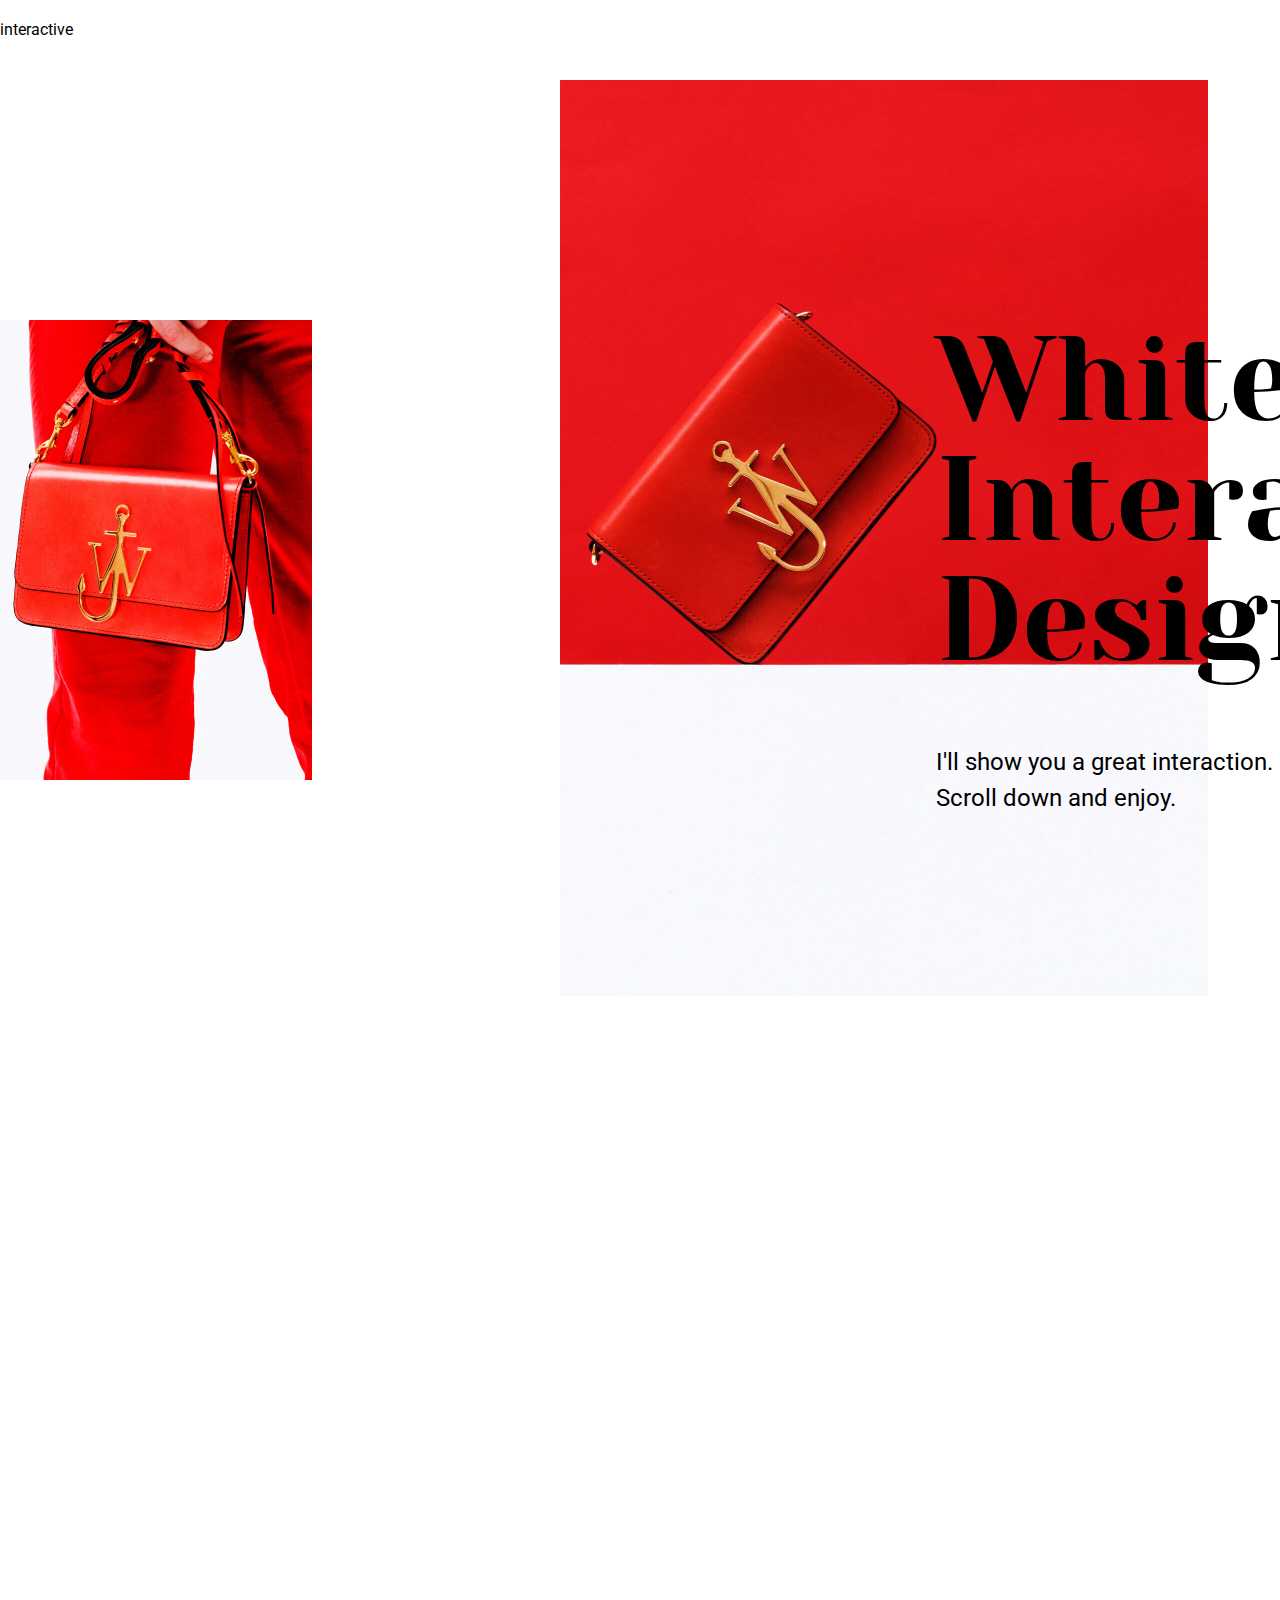
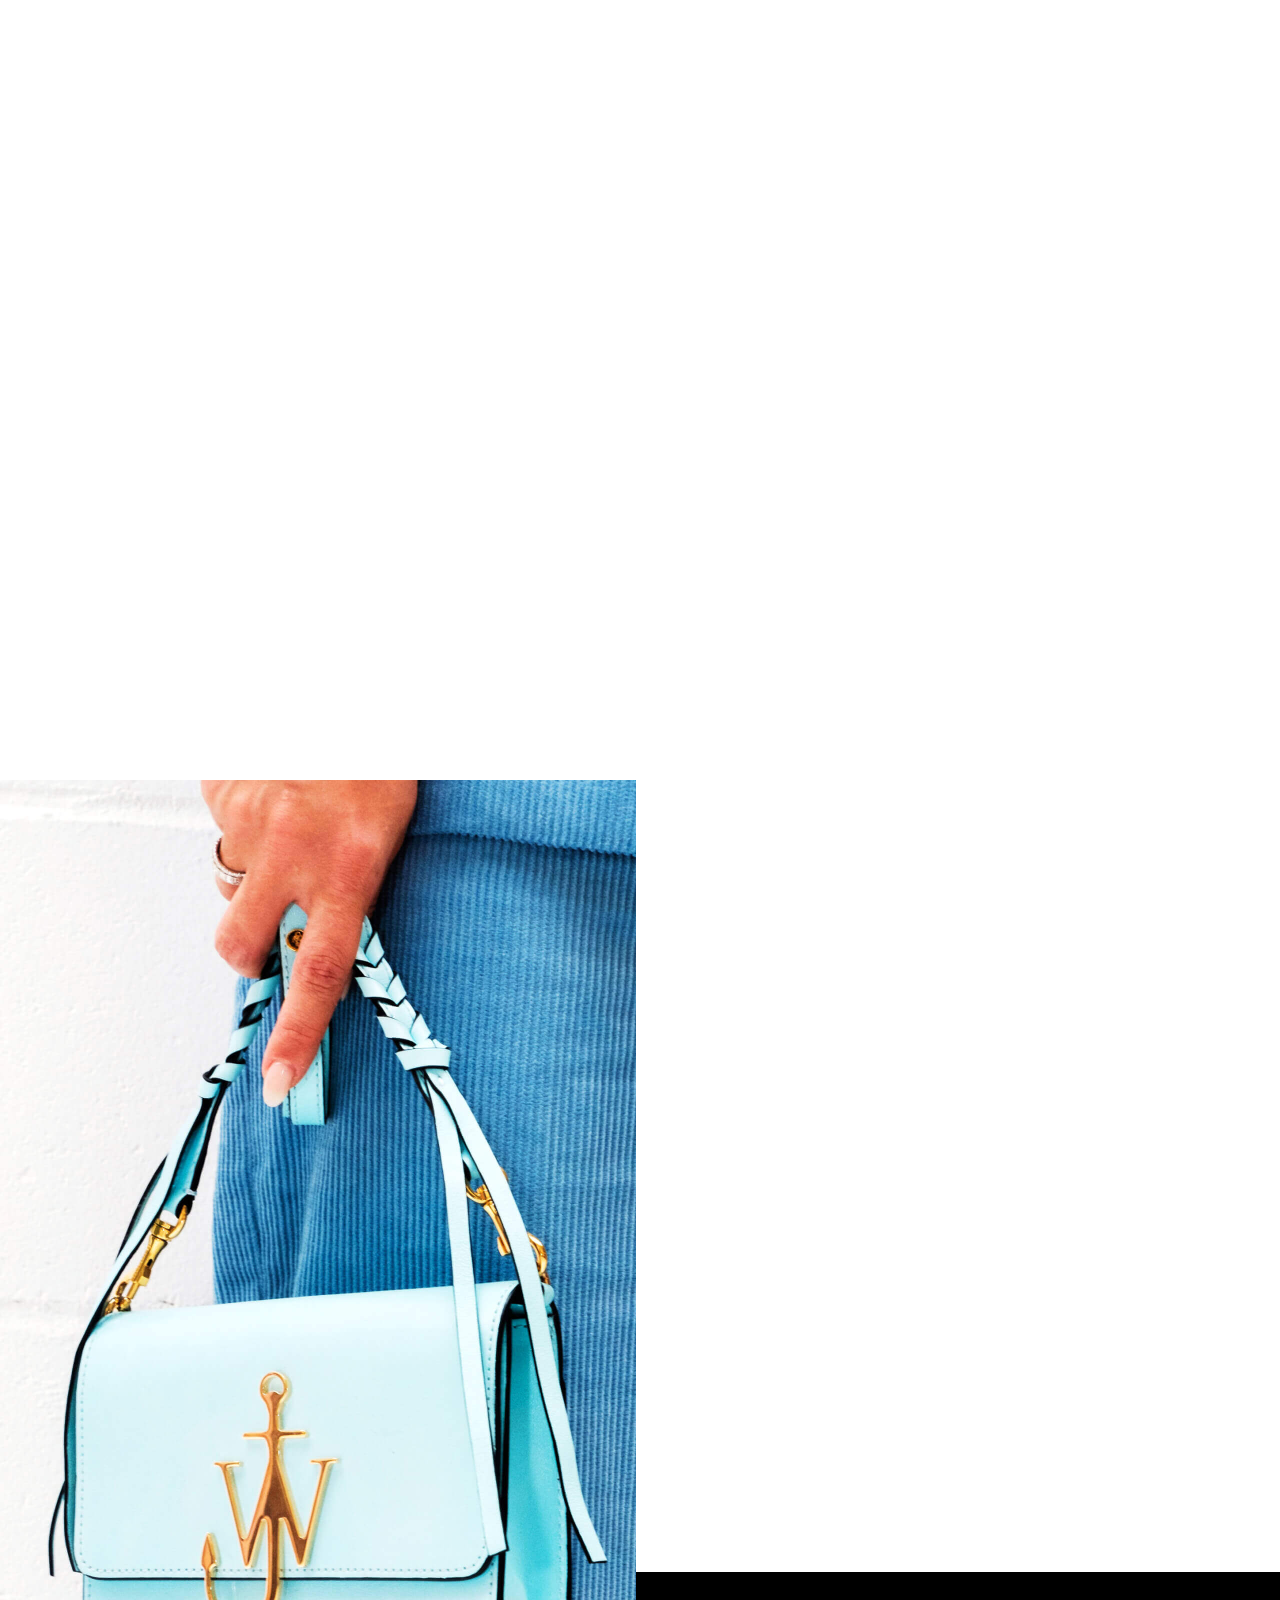
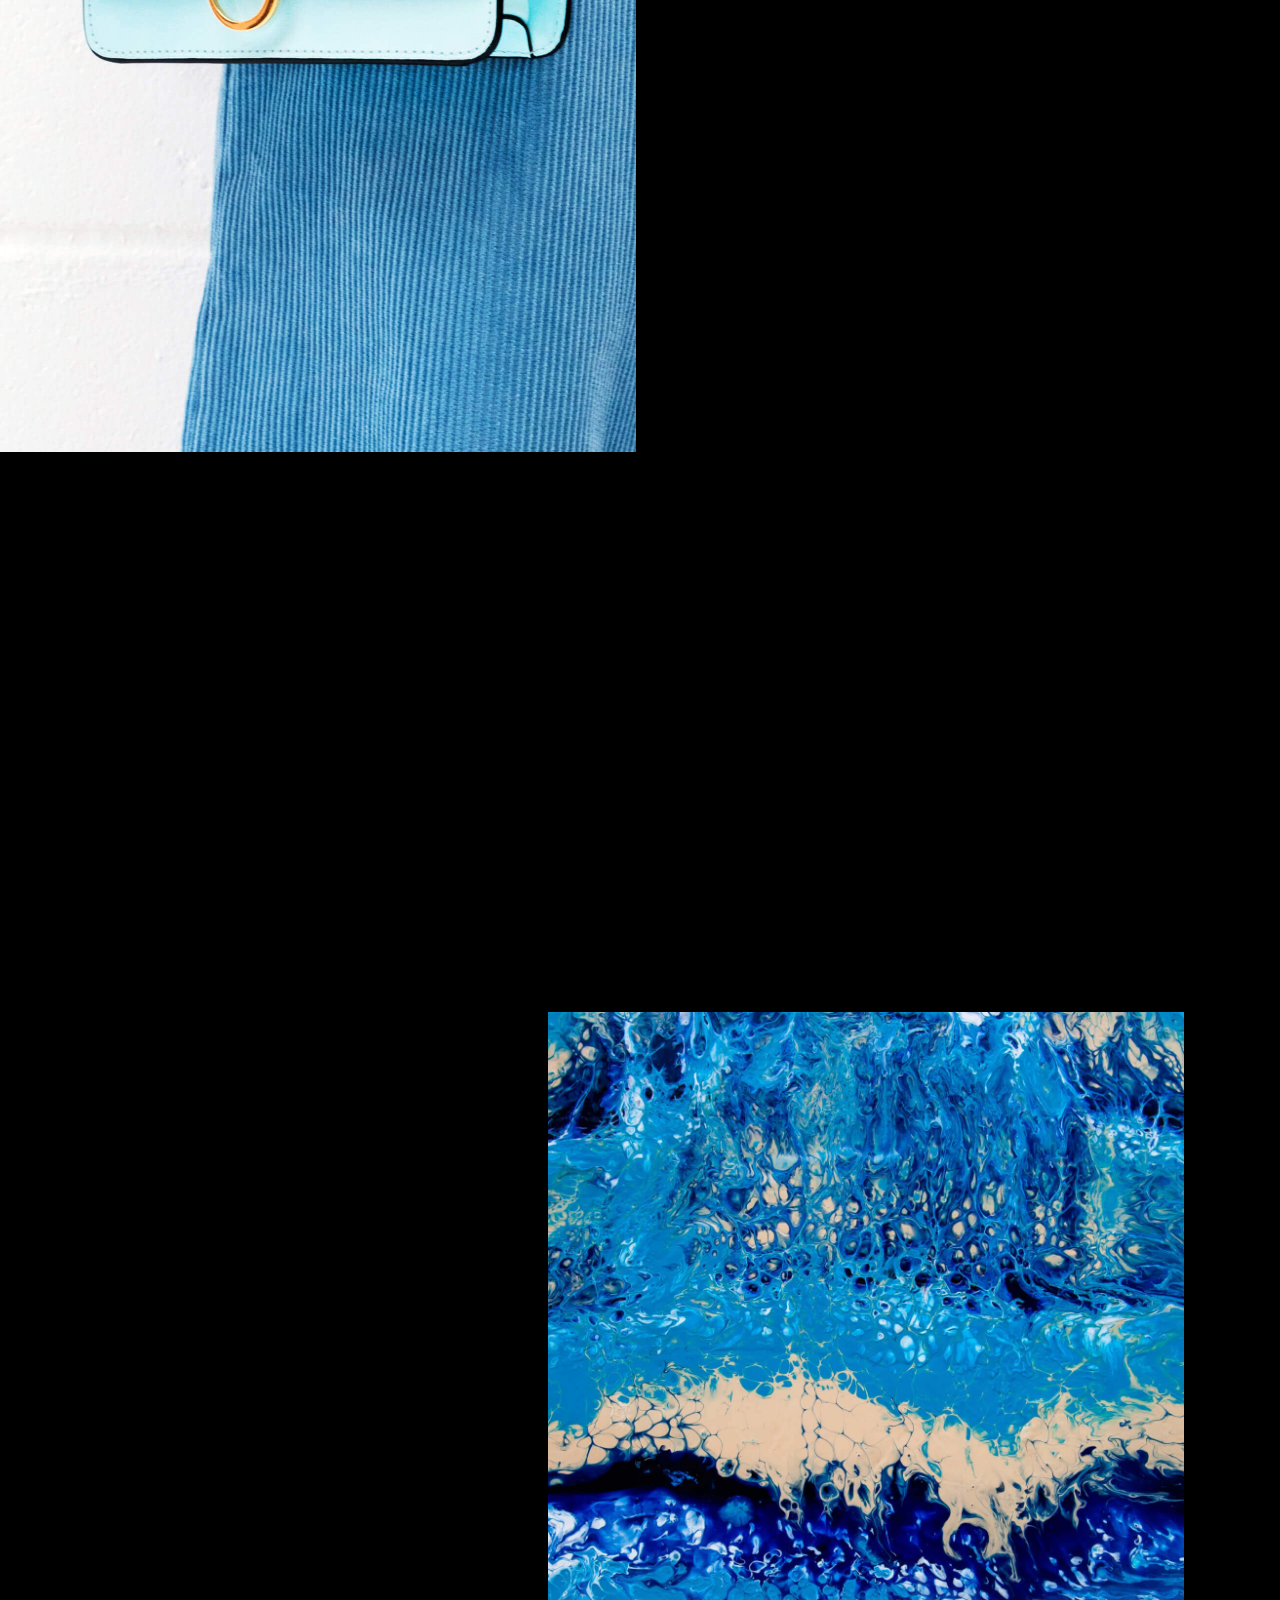
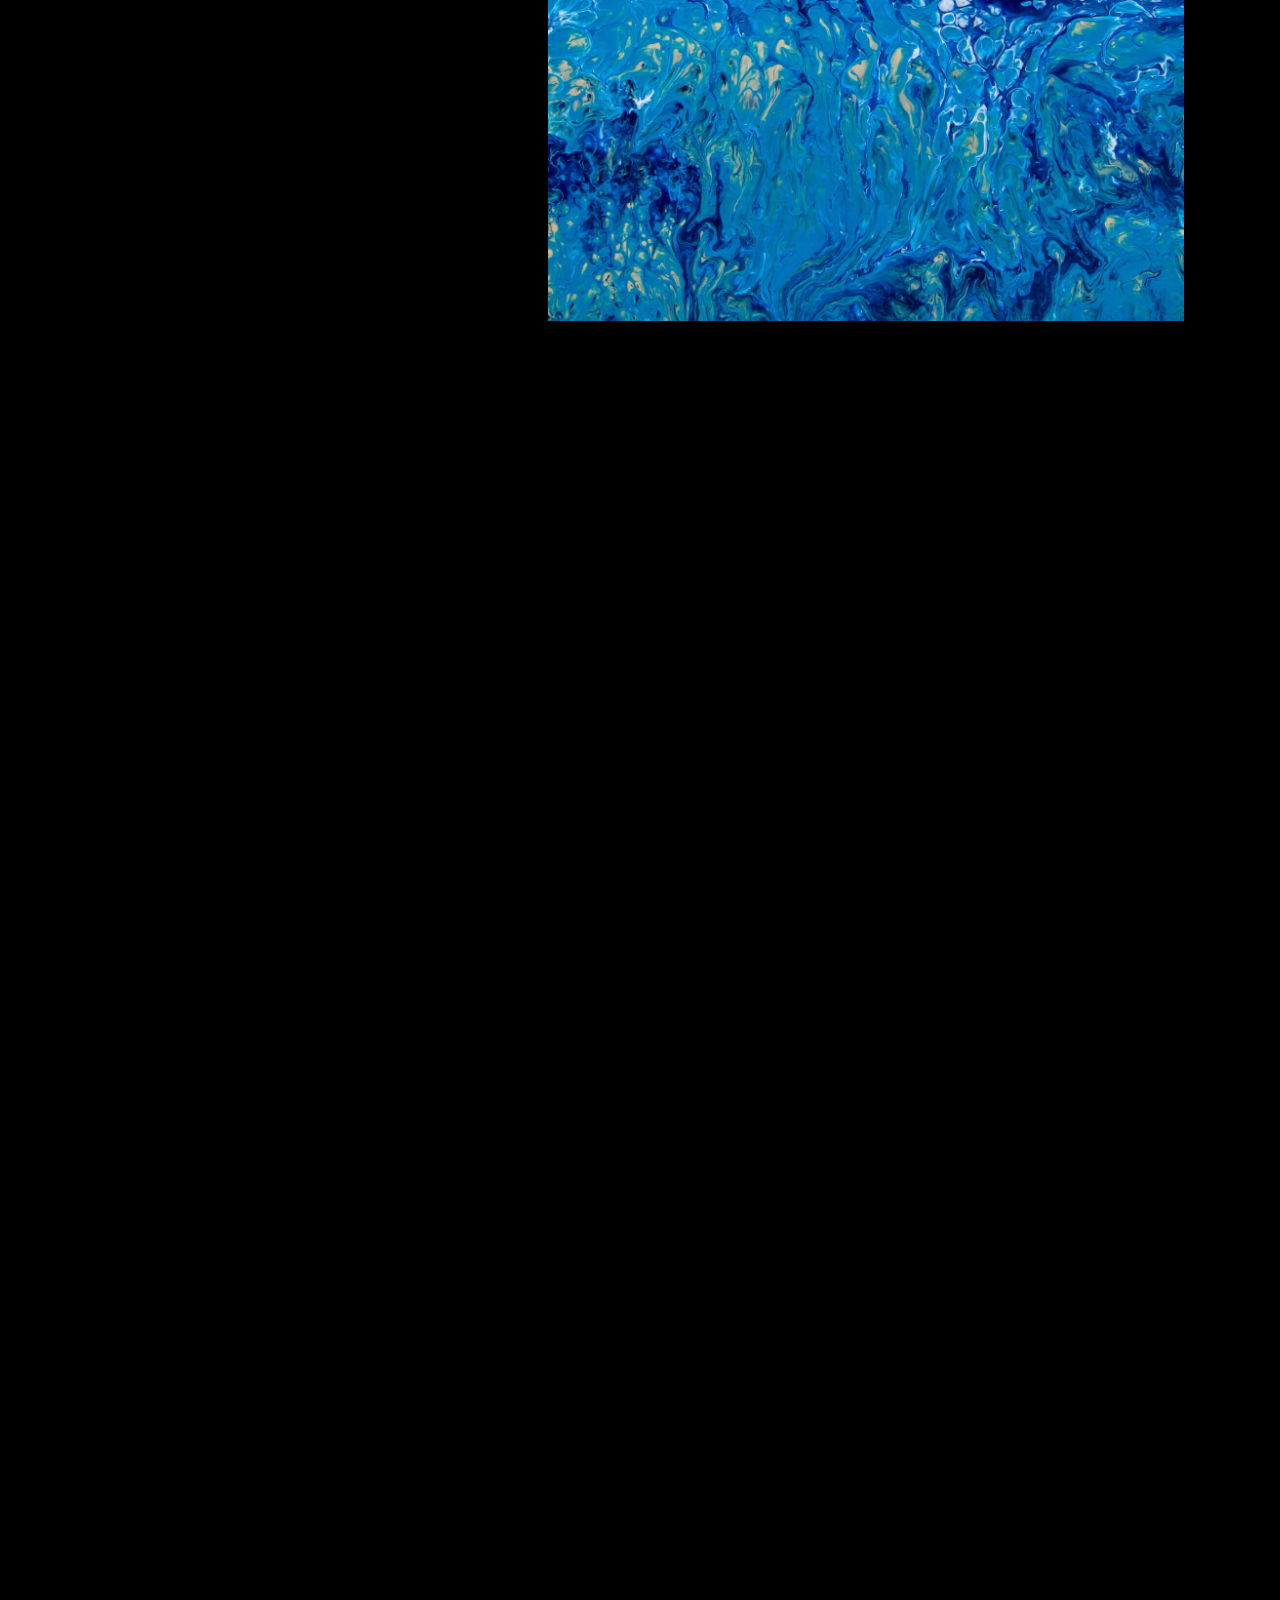
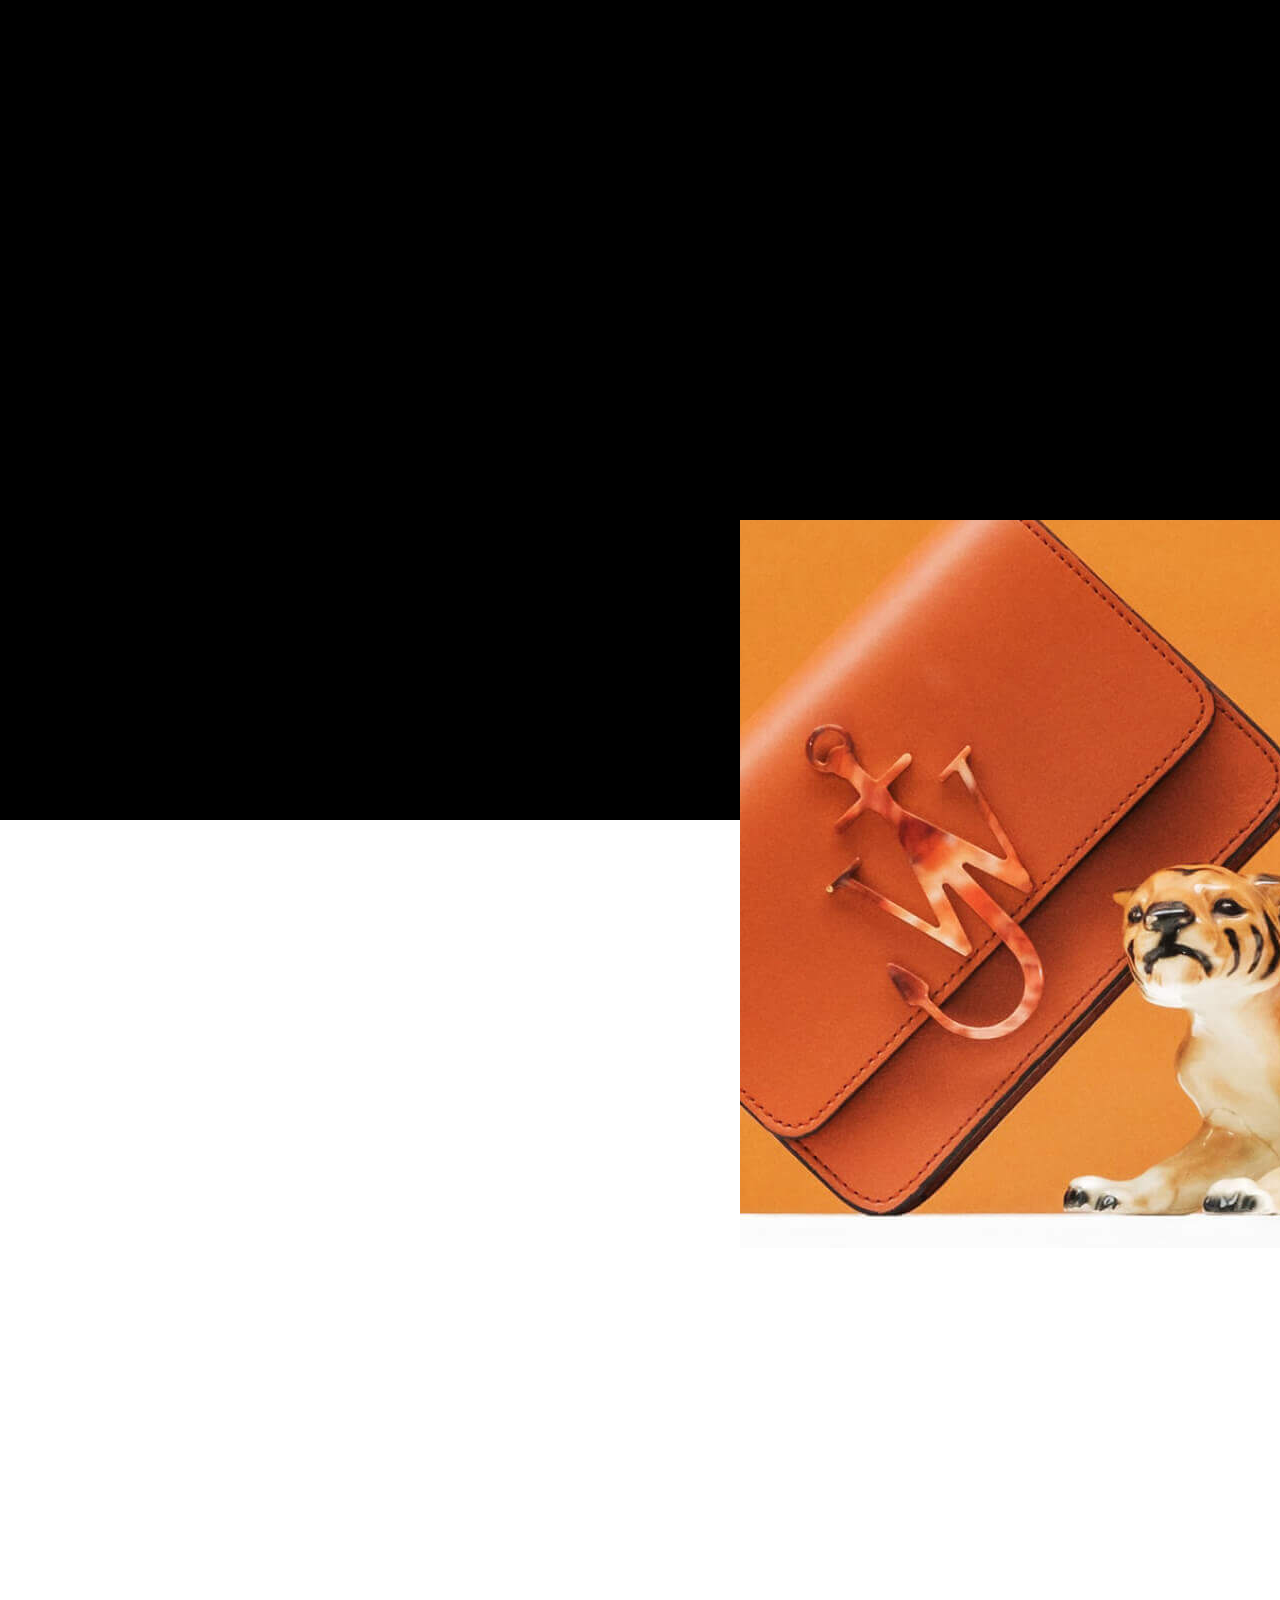
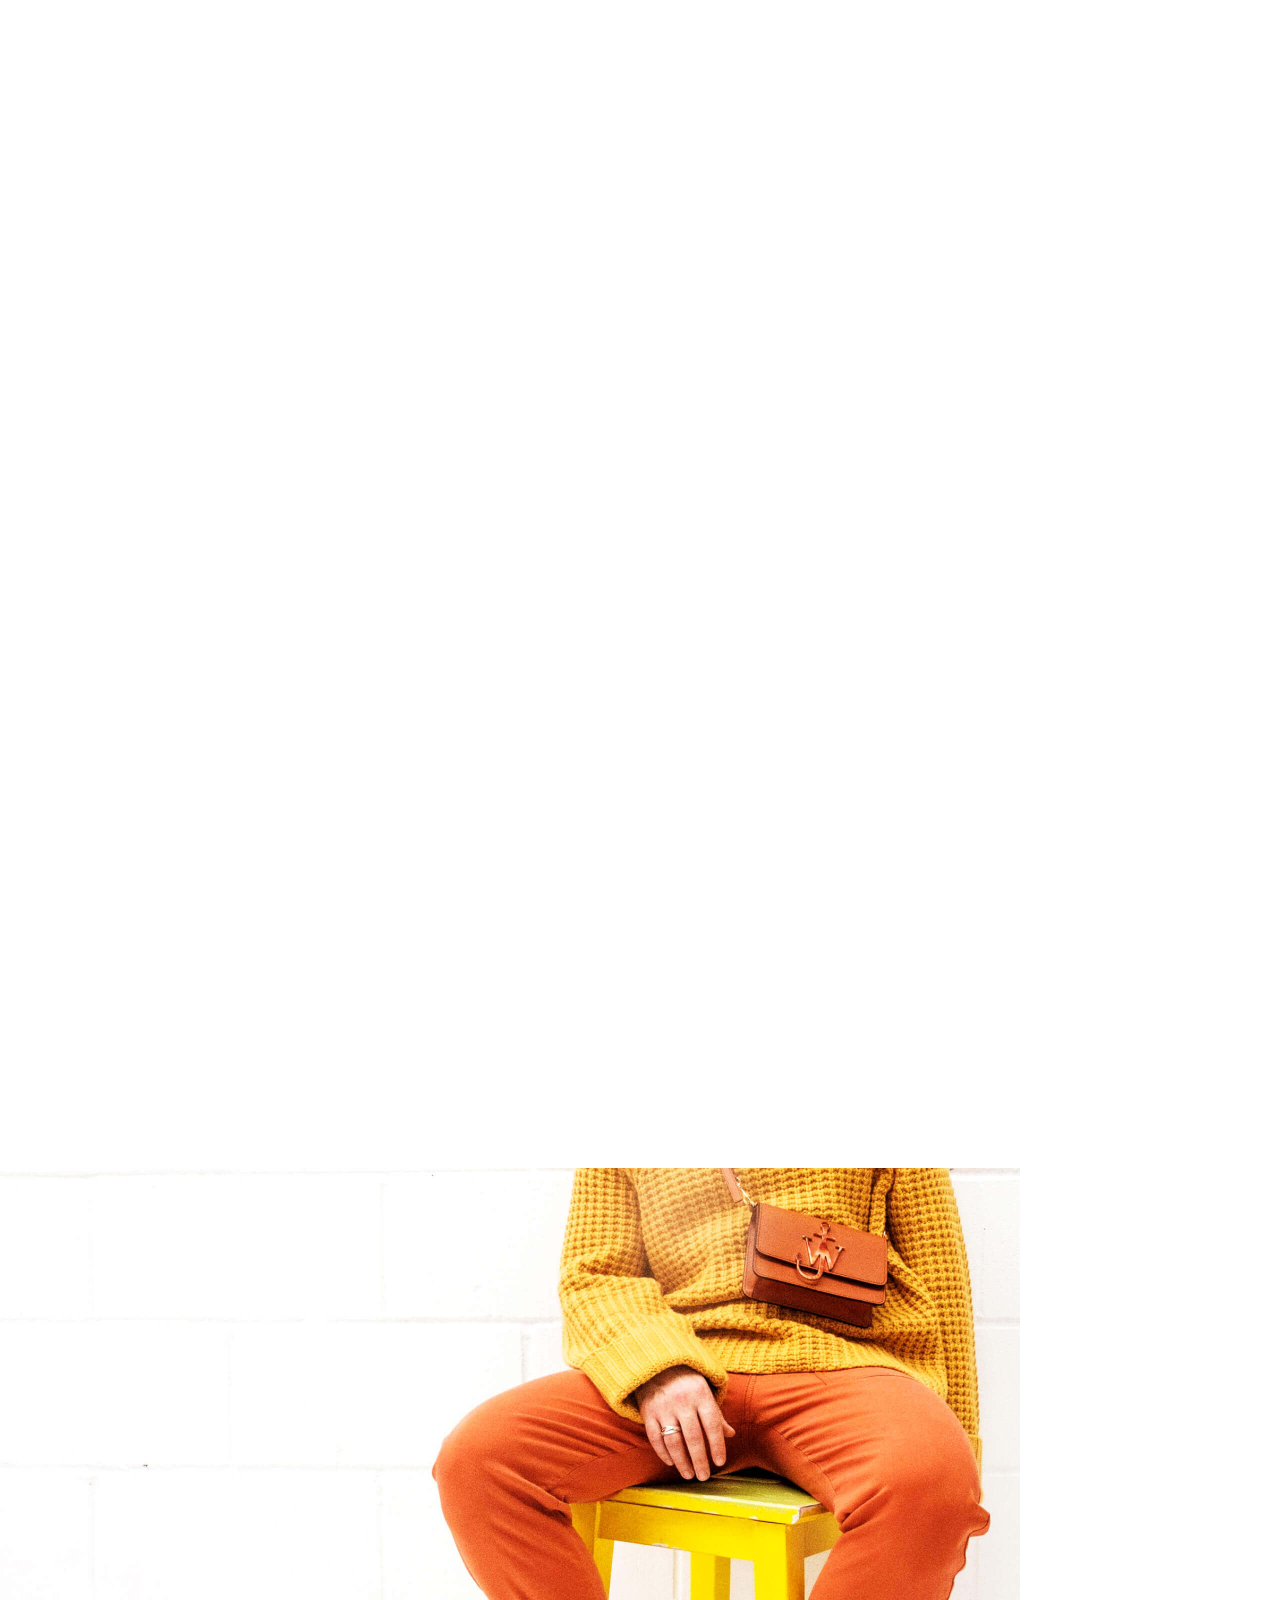
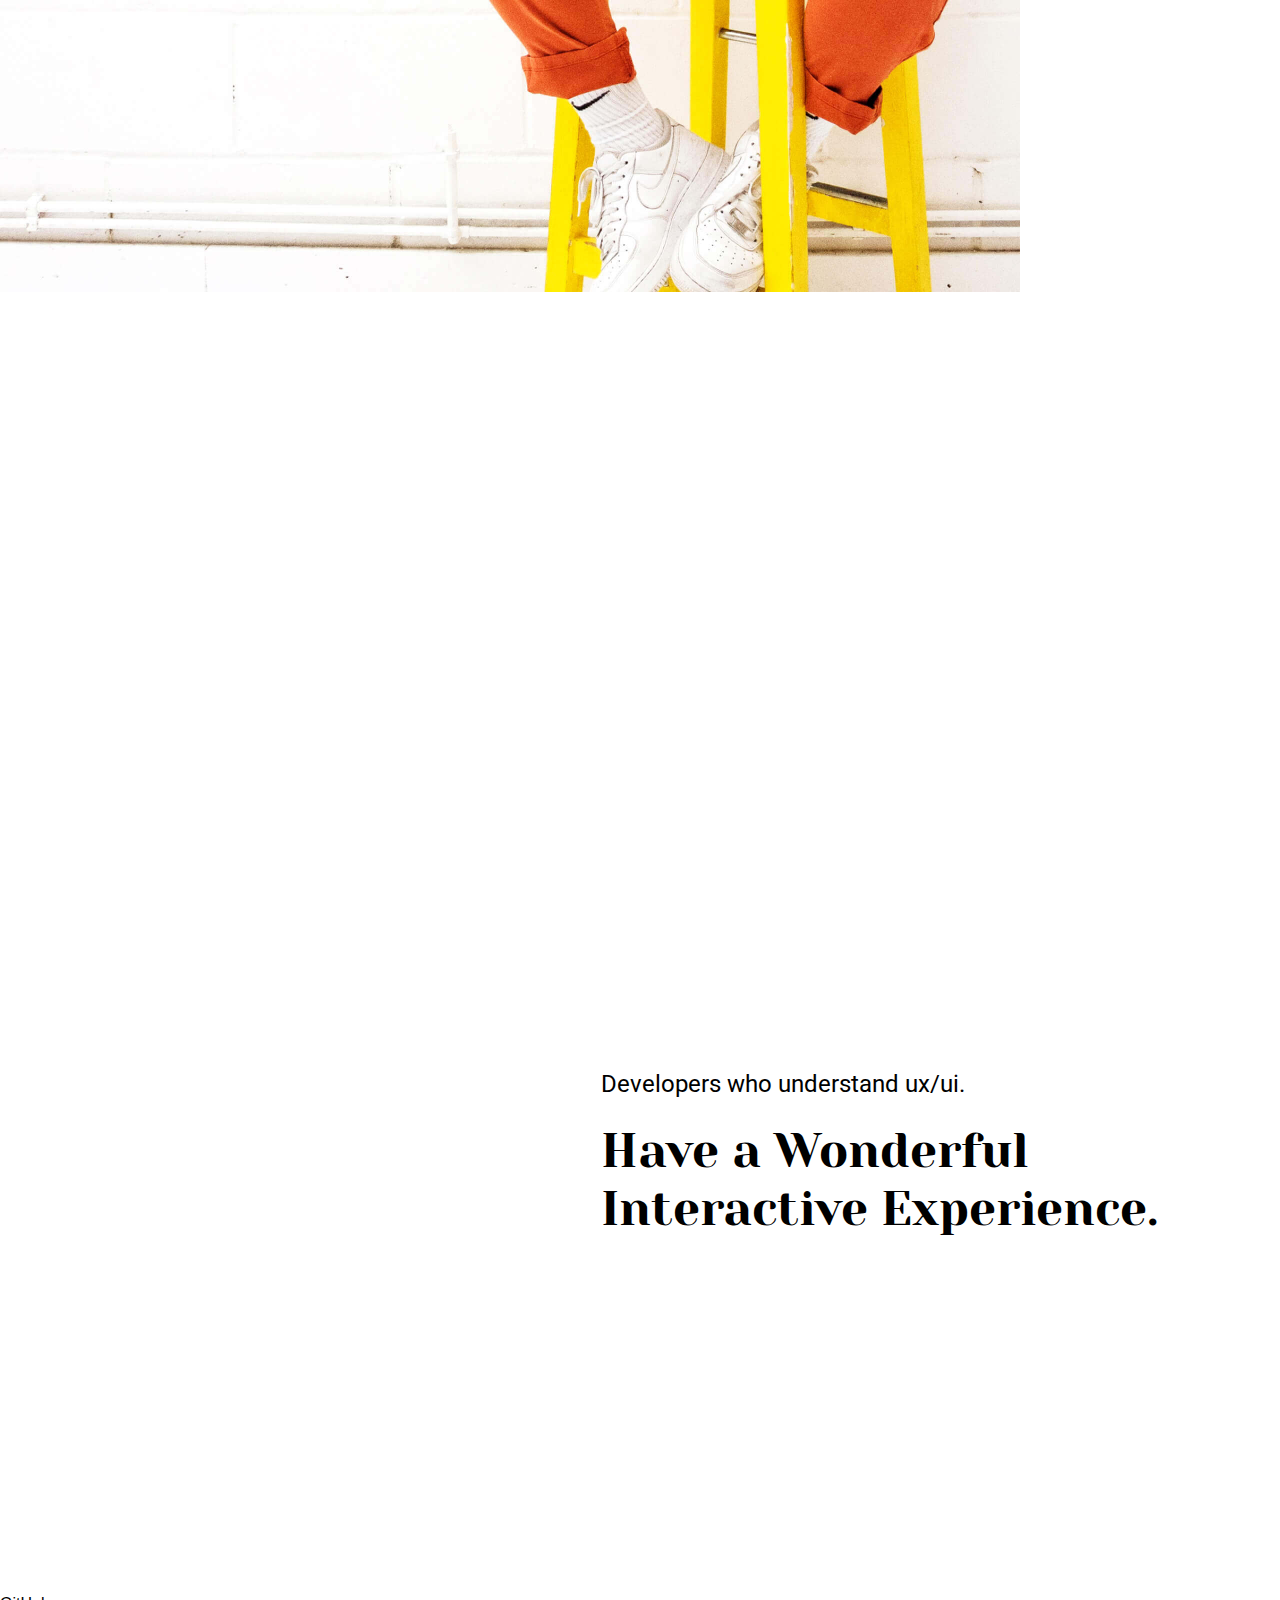
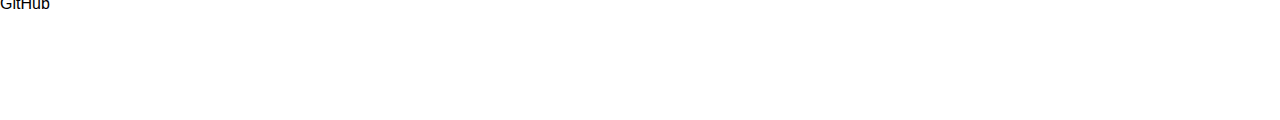
==== commit 6ab29633: "JS code improvement" ====
--- a/html/index.html
+++ b/html/index.html
@@ -11,7 +11,6 @@
   <link rel="stylesheet" href="../css/common.css">
   <link rel="stylesheet" href="../css/index.css">
   <script src="../js/common.js"></script>
-  <script src="../js/index.js"></script>
   <title>interactive | main</title>
 </head>
 
@@ -280,6 +279,7 @@
       </div>
     </footer>
   </div>
+  <script src="../js/index.js"></script>
 </body>
 
 </html>
--- a/css/common.css
+++ b/css/common.css
@@ -61,7 +61,7 @@
 .main .count {
   position: fixed;
   top: 20px;
-  left: 20px;
+  right: 20px;
   z-index: 200;
   /* width: 0px; */
   /* height: 10px; */
--- a/css/index.css
+++ b/css/index.css
@@ -1,8 +1,4 @@
 @charset "utf-8";
-
-
-
-
 
 .red .contents {
   position: relative;
@@ -171,14 +167,16 @@
 }
 
 .sky .img-intro>img {
-  transform: translate(0, 500px);
-  transition: all 0.7s ease;
-  opacity: 0;
+  /* transform: translate(0, 500px); */
+  /* transform: scale(0); */
+  transition: all 1.2s ease;
+  /* opacity: 0; */
 }
 
 .sky .img-intro.on>img {
-  transform: translate(0, 0);
-  opacity: 1;
+  /* transform: translate(0, 0); */
+  transform: scale(1.2);
+  /* opacity: 1; */
 }
 
 .sky .box {
@@ -188,15 +186,40 @@
   transform: translate(0, 0);
   z-index: -1;
   width: 600px;
+  height: 0;
+  background-color: #3B87B5;
+  transition: height 1.2s ease;
+}
+
+.sky .box.on {
   height: 688px;
-  background-color: #3B87B5;
-}
+}
+
 
 .sky .text-wrap {
   position: absolute;
   top: 776px;
   right: 0;
   transform: translate(0, 0);
+}
+
+.sky .text-wrap .desc-style {
+  margin: 0 0 32px 0;
+}
+
+.sky .text-wrap .desc-motion {
+  overflow: hidden;
+}
+
+.sky .text-wrap .desc {
+  font-size: 24px;
+  font-family: var(--font-Roboto);
+  transform: translate(0, 100%);
+}
+
+.sky .text-wrap .desc-motion.on .desc {
+  transform: translate(0, 0);
+  transition: all 0.7s ease 0.5s;
 }
 
 .sky .text-wrap .tit-motion {
@@ -208,32 +231,13 @@
   font-size: 120px;
   font-family: var(--font-Yeseva_One);
   font-weight: 400;
-  line-height: 100%;
+  line-height: 130px;
   transform: translate(0, 100%);
 }
 
 .sky .text-wrap .tit-motion.on .tit {
   transform: translate(0, 0);
-  transition: all 0.5s ease 0.5s;
-}
-
-.sky .text-wrap .desc-style {
-  margin: 0 0 64px 0;
-}
-
-.sky .text-wrap .desc-motion {
-  overflow: hidden;
-}
-
-.sky .text-wrap .desc {
-  font-size: 24px;
-  font-family: var(--font-Roboto);
-  transform: translate(0, 100%);
-}
-
-.sky .text-wrap .desc-motion.on .desc {
-  transform: translate(0, 0);
-  transition: all 0.5s ease 0.3s;
+  transition: all 0.9s ease 0.8s;
 }
 
 
@@ -264,7 +268,7 @@
 }
 
 .balck-title .text-wrap .desc-style {
-  margin: 0 0 64px 0;
+  margin: 0 0 32px 0;
 }
 
 .balck-title .text-wrap .desc-motion {
@@ -272,15 +276,27 @@
 }
 
 .balck-title .text-wrap .desc {
-  /* margin: 0 0 64px 0; */
   font-size: 24px;
   font-family: var(--font-Roboto);
   transform: translate(0, 100%);
-  transition: all 0.5s ease 1s;
 }
 
 .balck-title .text-wrap .desc-motion.on .desc {
   transform: translate(0, 0);
+}
+
+.balck-title .text-wrap .desc-motion.on:nth-child(1) .desc {
+  animation-name: motion;
+  animation-delay: 0.1s;
+  animation-duration: 0.5s;
+  animation-fill-mode: both;
+}
+
+.balck-title .text-wrap .desc-motion.on:nth-child(2) .desc {
+  animation-name: motion;
+  animation-delay: 0.2s;
+  animation-duration: 0.7s;
+  animation-fill-mode: both;
 }
 
 .balck-title .text-wrap .tit-motion {
@@ -292,28 +308,28 @@
   font-size: 120px;
   font-family: var(--font-Yeseva_One);
   font-weight: 400;
-  line-height: 100%;
+  line-height: 130px;
   transform: translate(0, 100%);
 }
 
 .balck-title .text-wrap .tit-motion.on:nth-child(1) .tit {
   animation-name: motion;
-  animation-delay: 0.1s;
-  animation-duration: 0.5s;
+  animation-delay: 0.3s;
+  animation-duration: 0.9s;
   animation-fill-mode: both;
 }
 
 .balck-title .text-wrap .tit-motion.on:nth-child(2) .tit {
   animation-name: motion;
-  animation-delay: 0.2s;
-  animation-duration: 1s;
+  animation-delay: 0.4s;
+  animation-duration: 1.1s;
   animation-fill-mode: both;
 }
 
 .balck-title .text-wrap .tit-motion.on:nth-child(3) .tit {
   animation-name: motion;
-  animation-delay: 0.3s;
-  animation-duration: 1.5s;
+  animation-delay: 0.5s;
+  animation-duration: 1.3s;
   animation-fill-mode: both;
 }
 
@@ -390,7 +406,7 @@
 }
 
 .blue-bg .text-wrap .desc-style {
-  margin: 0 0 64px 0;
+  margin: 0 0 32px 0;
 }
 
 .blue-bg .text-wrap .desc-motion {
@@ -417,7 +433,7 @@
   font-size: 120px;
   font-family: var(--font-Yeseva_One);
   font-weight: 400;
-  line-height: 100%;
+  line-height: 130px;
   transform: translate(0, 100%);
   transition: all 0.5s ease 1s;
 }
@@ -436,7 +452,7 @@
 .blue-bg .text-wrap .tit-motion.on:nth-child(2) .tit {
   animation-name: motion;
   animation-delay: 0.2s;
-  animation-duration: 1s;
+  animation-duration: 0.7s;
   animation-fill-mode: both;
 }
 
@@ -461,9 +477,6 @@
 
 
 
-
-
-
 .blue {
   background-color: #000;
 }
@@ -483,24 +496,32 @@
 }
 
 .blue .img-intro img {
-  transition: all 1.2s ease;
+  transition: all 1.7s ease;
   /* transform: translate(0, -100%); */
-  filter: grayscale(100%);
+  transform: scale(1.5);
+  opacity: 0;
+  /* filter: grayscale(100%); */
 }
 
 .blue .img-intro.on img {
   /* transform: translate(0, 0); */
-  filter: grayscale(0%);
+  opacity: 1;
+  transform: scale(1);
+  /* filter: grayscale(0%); */
 }
 
 .blue .box {
   position: absolute;
   top: 684px;
   right: 0;
-  transform: translate(0, 0);
   width: 312px;
+  height: 0;
+  background-color: #0092D8;
+  transition: height 1.5s ease;
+}
+
+.blue .box.on {
   height: 356px;
-  background-color: #0092D8;
 }
 
 .blue .text-wrap {
@@ -534,6 +555,7 @@
 .blue .text-wrap .tit-motion {
   overflow: hidden;
 }
+
 .blue .text-wrap .tit {
   display: inline-block;
   font-size: 120px;
@@ -551,14 +573,14 @@
 .blue .text-wrap .tit-motion.on:nth-child(1) .tit {
   animation-name: motion;
   animation-delay: 0.1s;
-  animation-duration: 0.5s;
+  animation-duration: 1s;
   animation-fill-mode: both;
 }
 
 .blue .text-wrap .tit-motion.on:nth-child(2) .tit {
   animation-name: motion;
   animation-delay: 0.2s;
-  animation-duration: 1s;
+  animation-duration: 1.5s;
   animation-fill-mode: both;
 }
 
@@ -583,8 +605,6 @@
 
 
 
-
-
 .brown-intro .contents {
   position: relative;
   height: 880px;
@@ -596,6 +616,20 @@
   right: 0;
   transform: translate(0, 0);
   width: 1020px;
+  overflow: hidden;
+}
+
+.brown-intro .img-intro img {
+  transition: all 1.5s ease;
+  /* transform: translate(0, -100%); */
+  transform: scale(2);
+  /* filter: grayscale(100%); */
+}
+
+.brown-intro .img-intro.on img {
+  /* transform: translate(0, 0); */
+  transform: scale(1);
+  /* filter: grayscale(0%); */
 }
 
 .brown-intro .text-wrap {
@@ -618,7 +652,7 @@
   font-size: 24px;
   font-family: var(--font-Roboto);
   transform: translate(0, 100%);
-  transition: all 1.2s ease;
+  transition: all 0.9s ease;
 }
 
 .brown-intro .text-wrap .desc-motion.on .desc {
@@ -634,7 +668,7 @@
   font-size: 48px;
   font-family: var(--font-Yeseva_One);
   font-weight: 400;
-  line-height: 100%;
+  line-height: 58px;
   transform: translate(0, 100%);
   transition: all 1.2s ease 1.5s;
 }
@@ -642,14 +676,14 @@
 .brown-intro .text-wrap .tit-motion.on:nth-child(1) .tit {
   animation-name: motion;
   animation-delay: 0.1s;
-  animation-duration: 0.5s;
+  animation-duration: 1.1s;
   animation-fill-mode: both;
 }
 
 .brown-intro .text-wrap .tit-motion.on:nth-child(2) .tit {
   animation-name: motion;
   animation-delay: 0.2s;
-  animation-duration: 1s;
+  animation-duration: 1.3s;
   animation-fill-mode: both;
 }
 
@@ -664,6 +698,8 @@
     transform: translate(0, 0);
   }
 }
+
+
 
 
 
@@ -686,6 +722,7 @@
   opacity: 0;
   transition: all 1.2s ease;
 }
+
 .brown-intro-next .img-intro.on {
   transform: translate(0, 0);
   opacity: 1;
@@ -696,9 +733,14 @@
   top: 0;
   left: 0;
   transform: translate(0, 0);
-  width: 764px;
+  width: 0;
   height: 268px;
   background-color: #B74724;
+  transition: width 1.5s ease;
+}
+
+.brown-intro-next .box.on {
+  width: 764px;
 }
 
 .brown-intro-next .text-wrap {
@@ -721,7 +763,7 @@
   font-size: 24px;
   font-family: var(--font-Roboto);
   transform: translate(0, 100%);
-  transition: all 1.2s ease;
+  transition: all 0.9s ease;
 }
 
 .brown-intro-next .text-wrap .desc-motion.on .desc {
@@ -745,14 +787,14 @@
 .brown-intro-next .text-wrap .tit-motion.on:nth-child(1) .tit {
   animation-name: motion;
   animation-delay: 0.1s;
-  animation-duration: 0.5s;
+  animation-duration: 1.1s;
   animation-fill-mode: both;
 }
 
 .brown-intro-next .text-wrap .tit-motion.on:nth-child(2) .tit {
   animation-name: motion;
   animation-delay: 0.2s;
-  animation-duration: 1s;
+  animation-duration: 1.3s;
   animation-fill-mode: both;
 }
 
@@ -777,7 +819,6 @@
 
 
 
-
 .brown-last .contents {
   position: relative;
   height: 912px;
@@ -794,6 +835,7 @@
 .brown-last .img-intro img {
   transition: all 1.2s ease;
 }
+
 .brown-last .img-intro.on img {
   transform: scale(1.1);
 }
@@ -818,7 +860,7 @@
   font-size: 24px;
   font-family: var(--font-Roboto);
   transform: translate(0, 100%);
-  transition: all 1.2s ease;
+  transition: all 0.9s ease;
 }
 
 .brown-last .text-wrap .desc-motion.on .desc {
@@ -834,22 +876,22 @@
   font-size: 48px;
   font-family: var(--font-Yeseva_One);
   font-weight: 400;
-  line-height: 100%;
+  line-height: 58px;
   transform: translate(0, 100%);
   transition: all 1.2s ease 0.5s;
 }
 
 .brown-last .text-wrap .tit-motion.on:nth-child(1) .tit {
   animation-name: motion;
-  animation-delay: 0.6s;
-  animation-duration: 1s;
+  animation-delay: 0.1s;
+  animation-duration: 1.1s;
   animation-fill-mode: both;
 }
 
 .brown-last .text-wrap .tit-motion.on:nth-child(2) .tit {
   animation-name: motion;
-  animation-delay: 1.2s;
-  animation-duration: 1.5s;
+  animation-delay: 0.2s;
+  animation-duration: 1.3s;
   animation-fill-mode: both;
 }
 
@@ -912,13 +954,18 @@
   opacity: 1;
 }
 
-
 .contents-last .text-wrap {
   position: absolute;
   top: 774px;
   left: 50%;
   transform: translate(-50%, 0);
   width: 558px;
+}
+
+.contents-last .text-wrap .desc {
+  margin: 0 0 20px 0;
+  font-size: 24px;
+  font-family: var(--font-Roboto);
 }
 
 .contents-last .text-wrap .tit {
@@ -926,11 +973,5 @@
   font-size: 48px;
   font-family: var(--font-Yeseva_One);
   font-weight: 400;
-  line-height: 100%;
-}
-
-.contents-last .text-wrap .desc {
-  margin: 0 0 20px 0;
-  font-size: 24px;
-  font-family: var(--font-Roboto);
-}
+  line-height: 58px;
+}
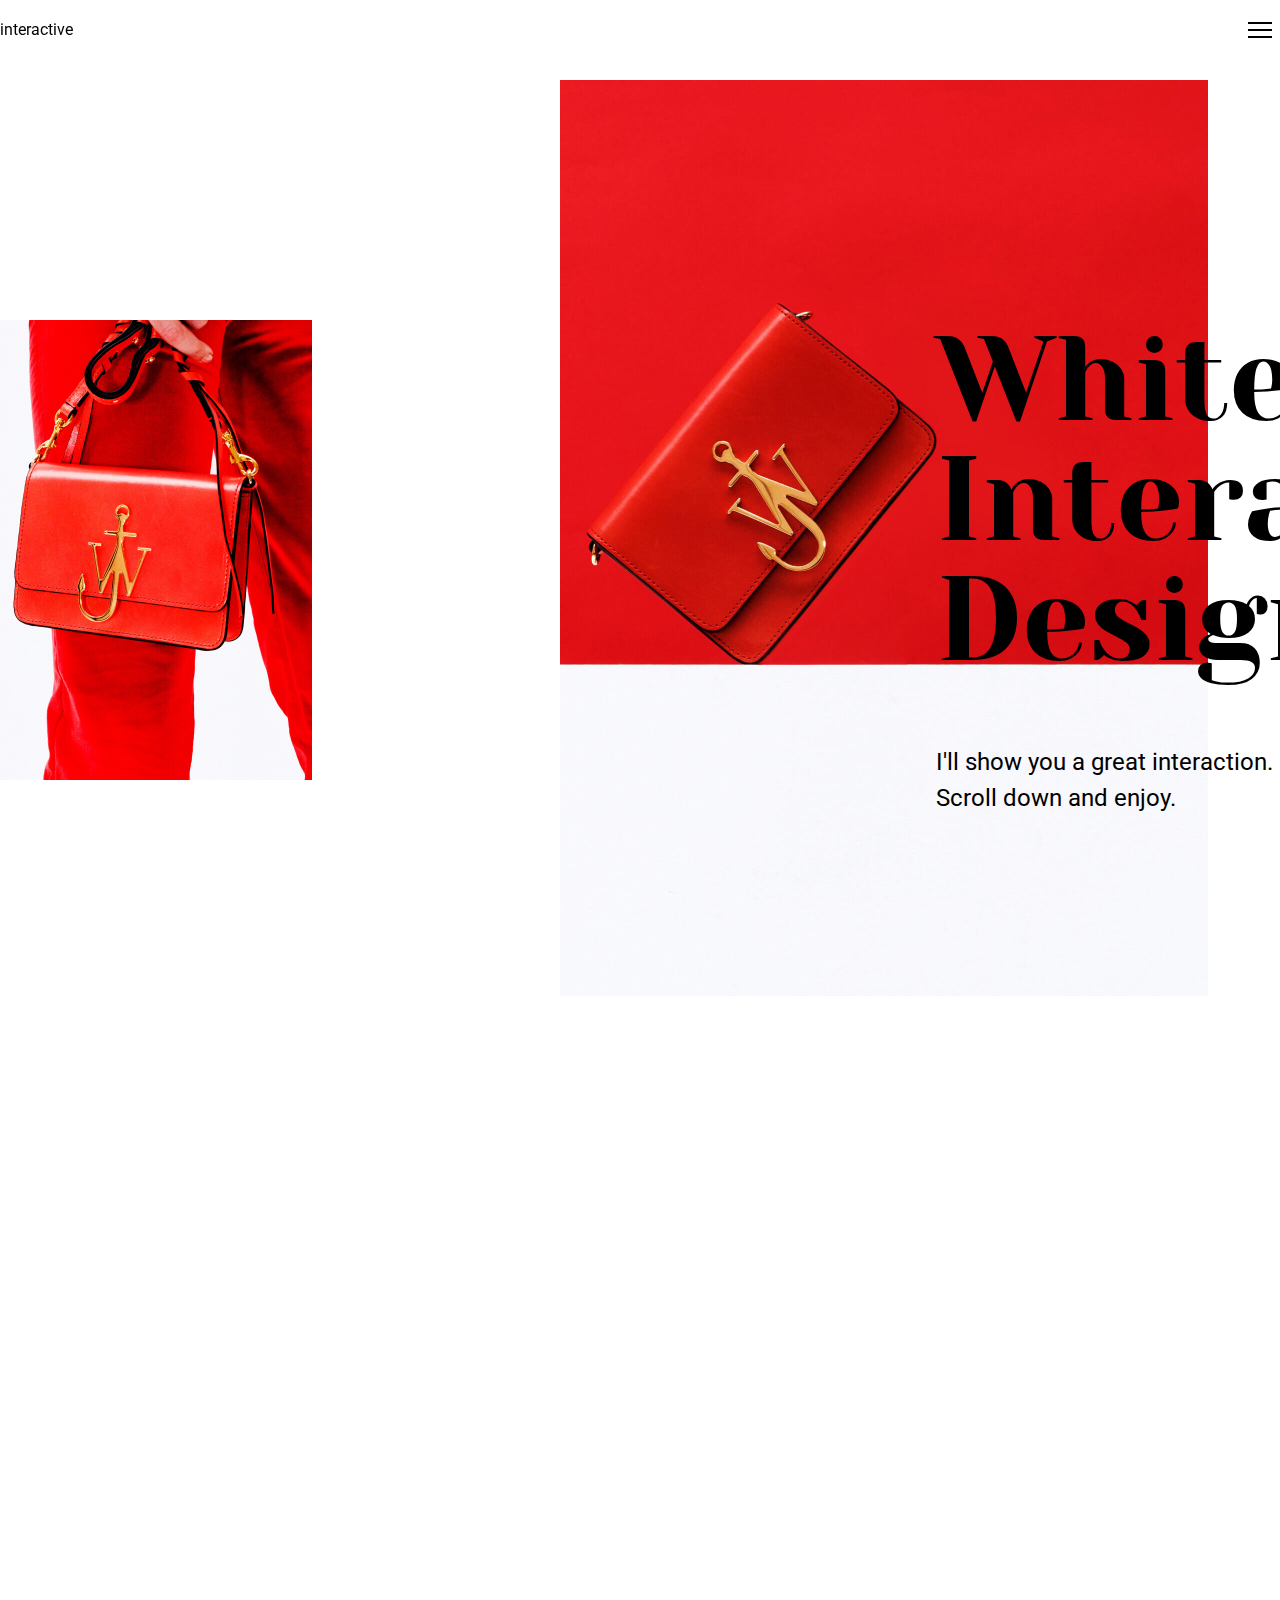
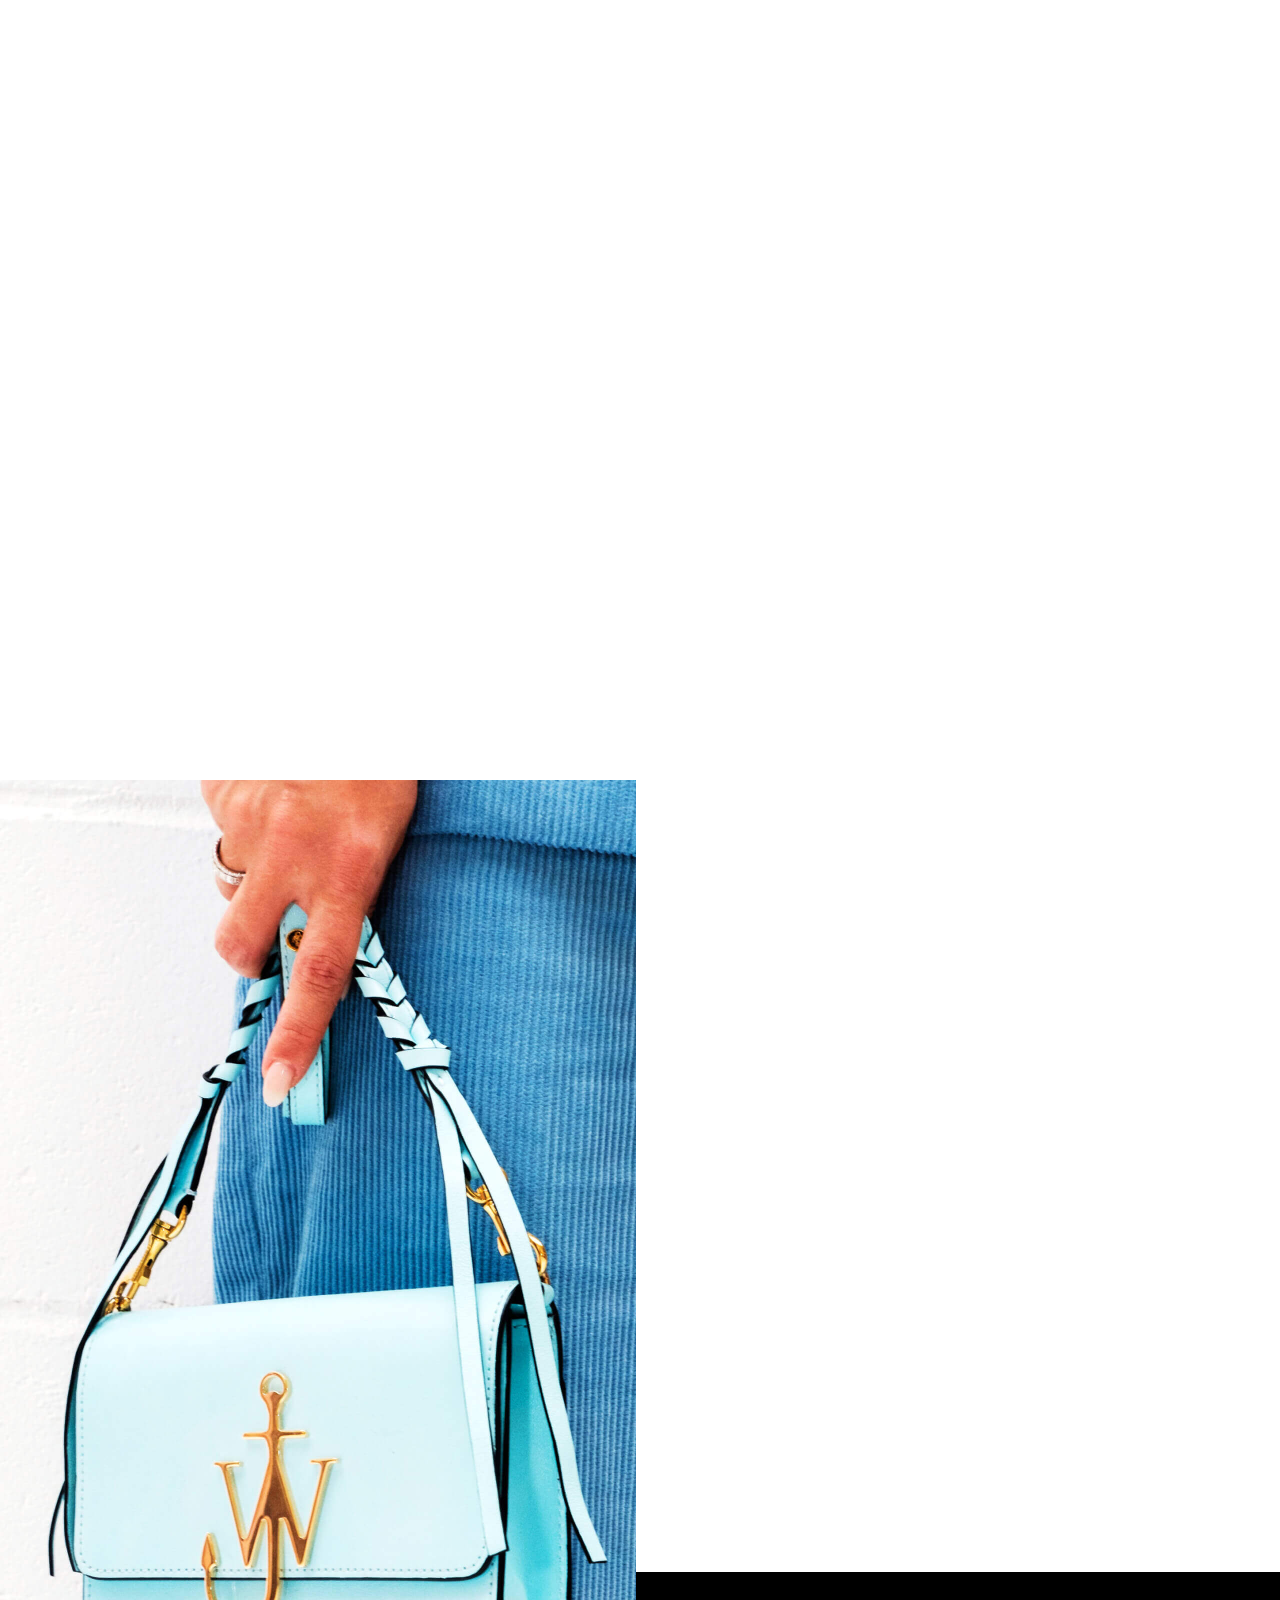
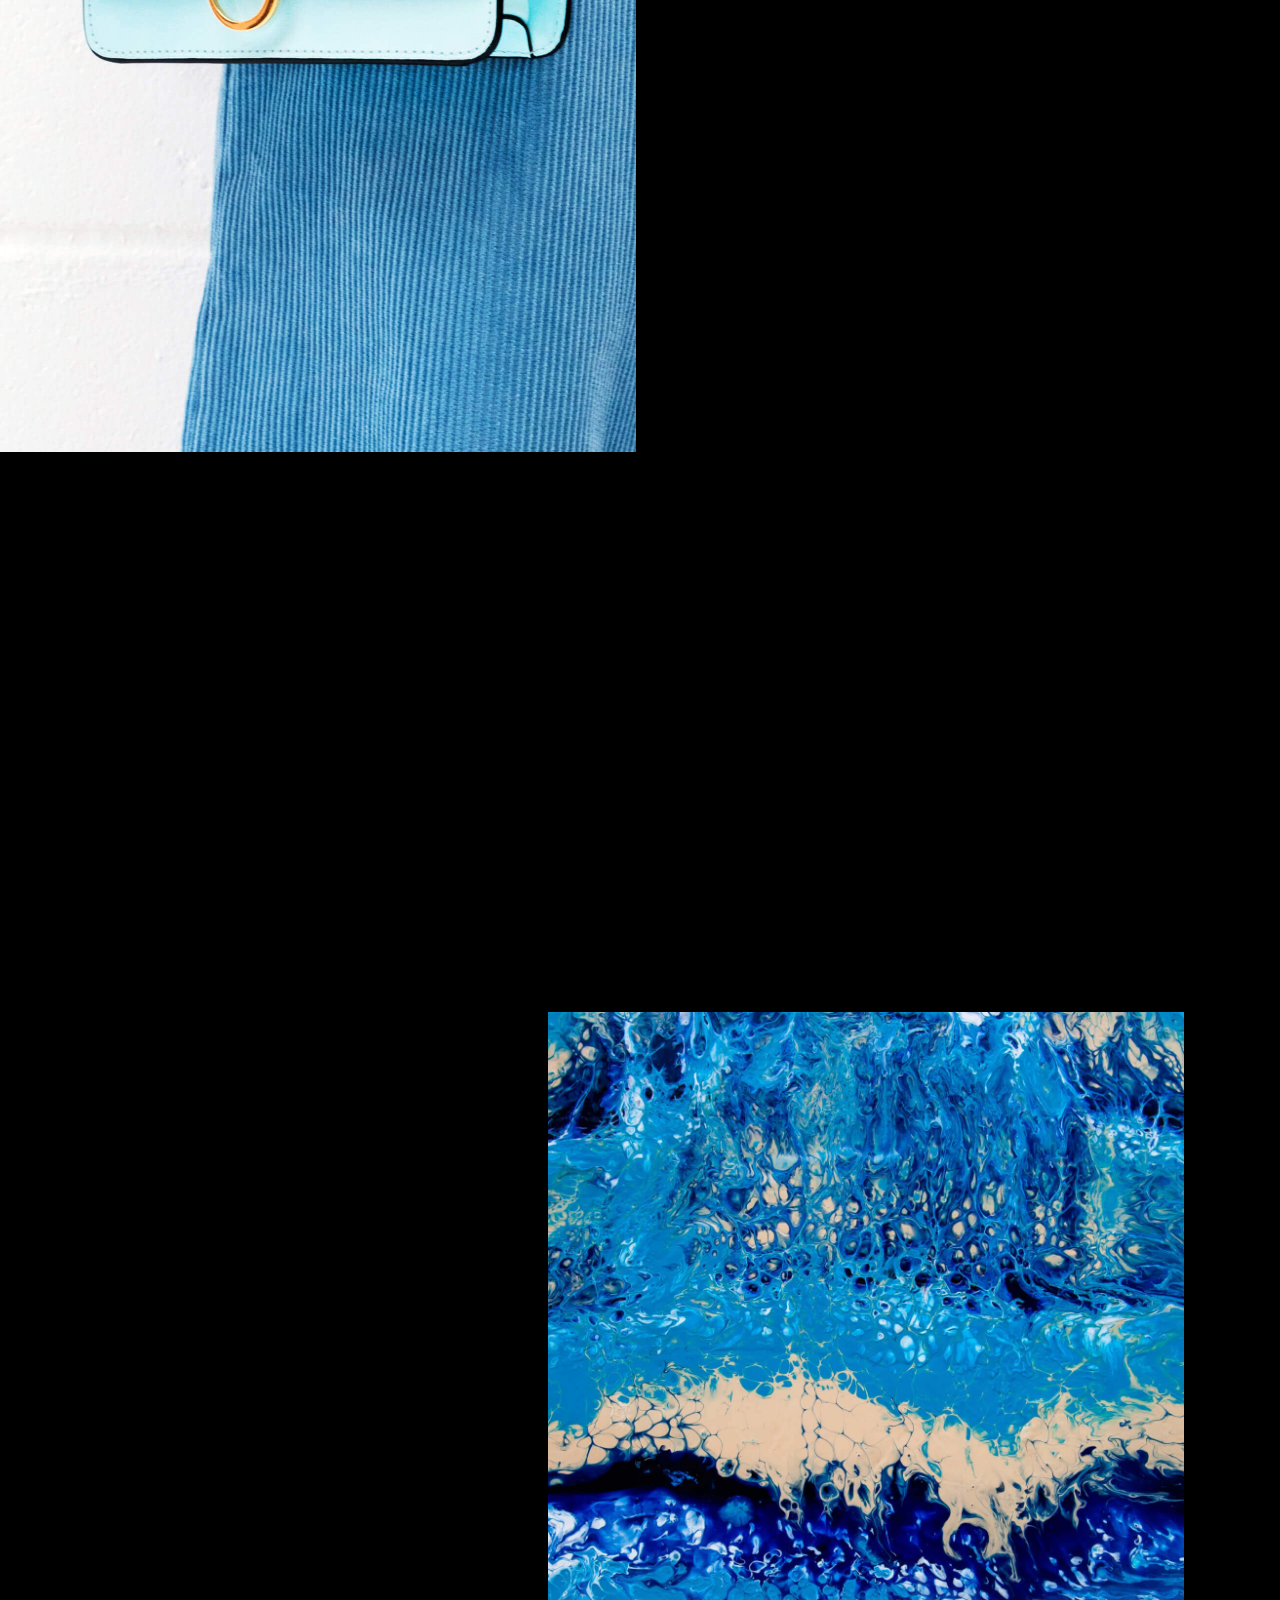
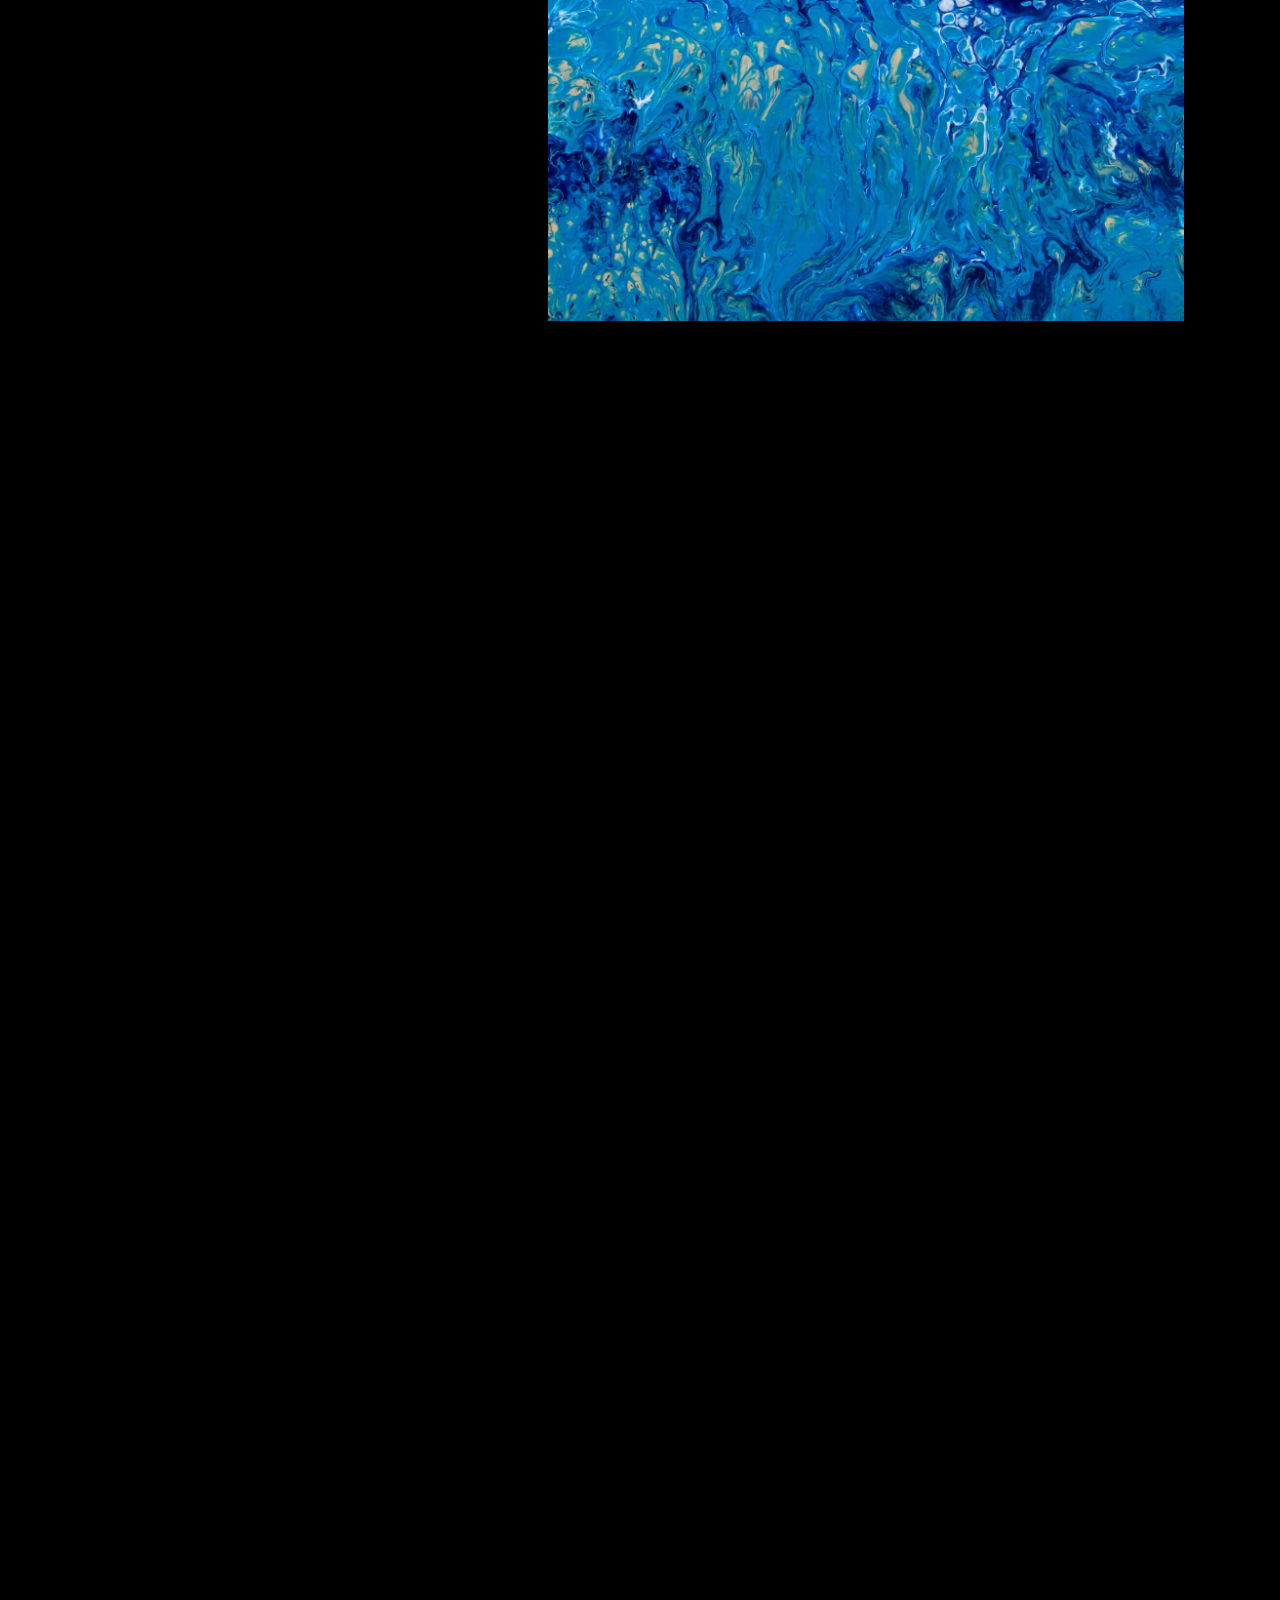
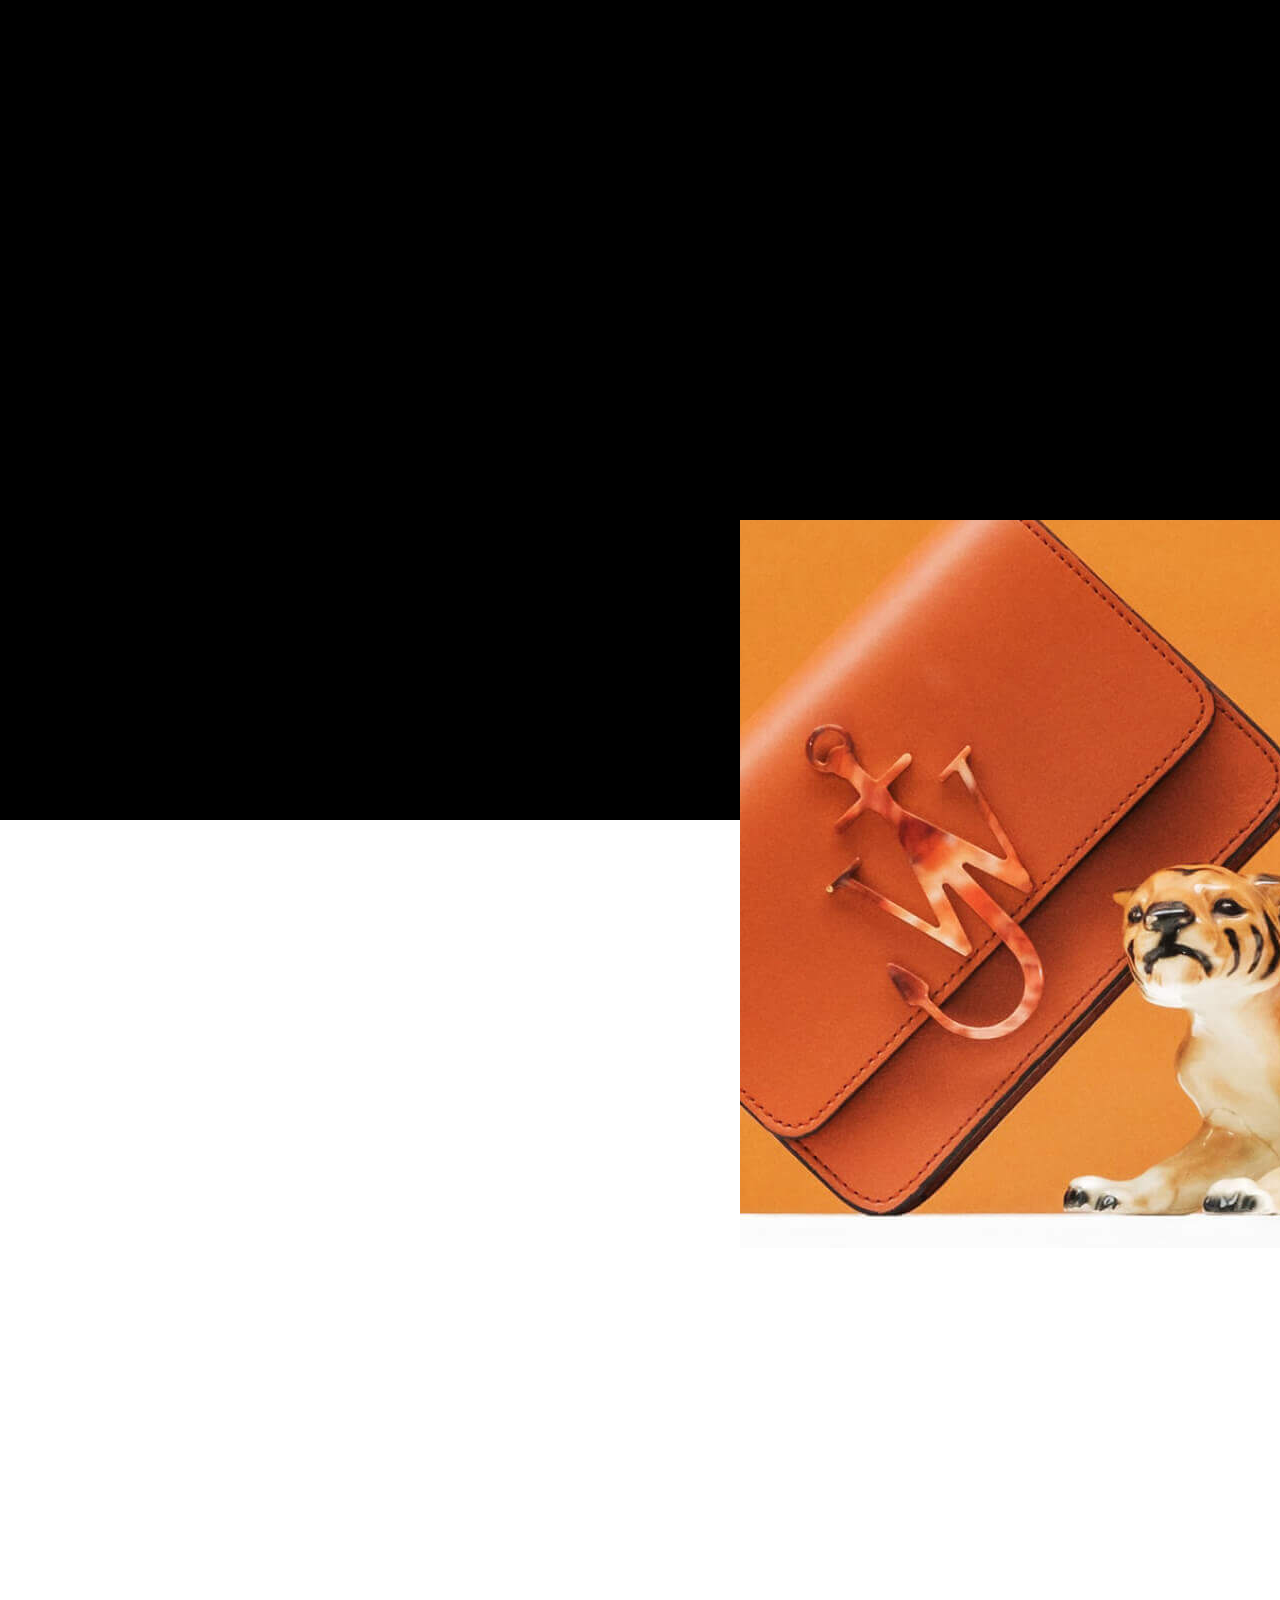
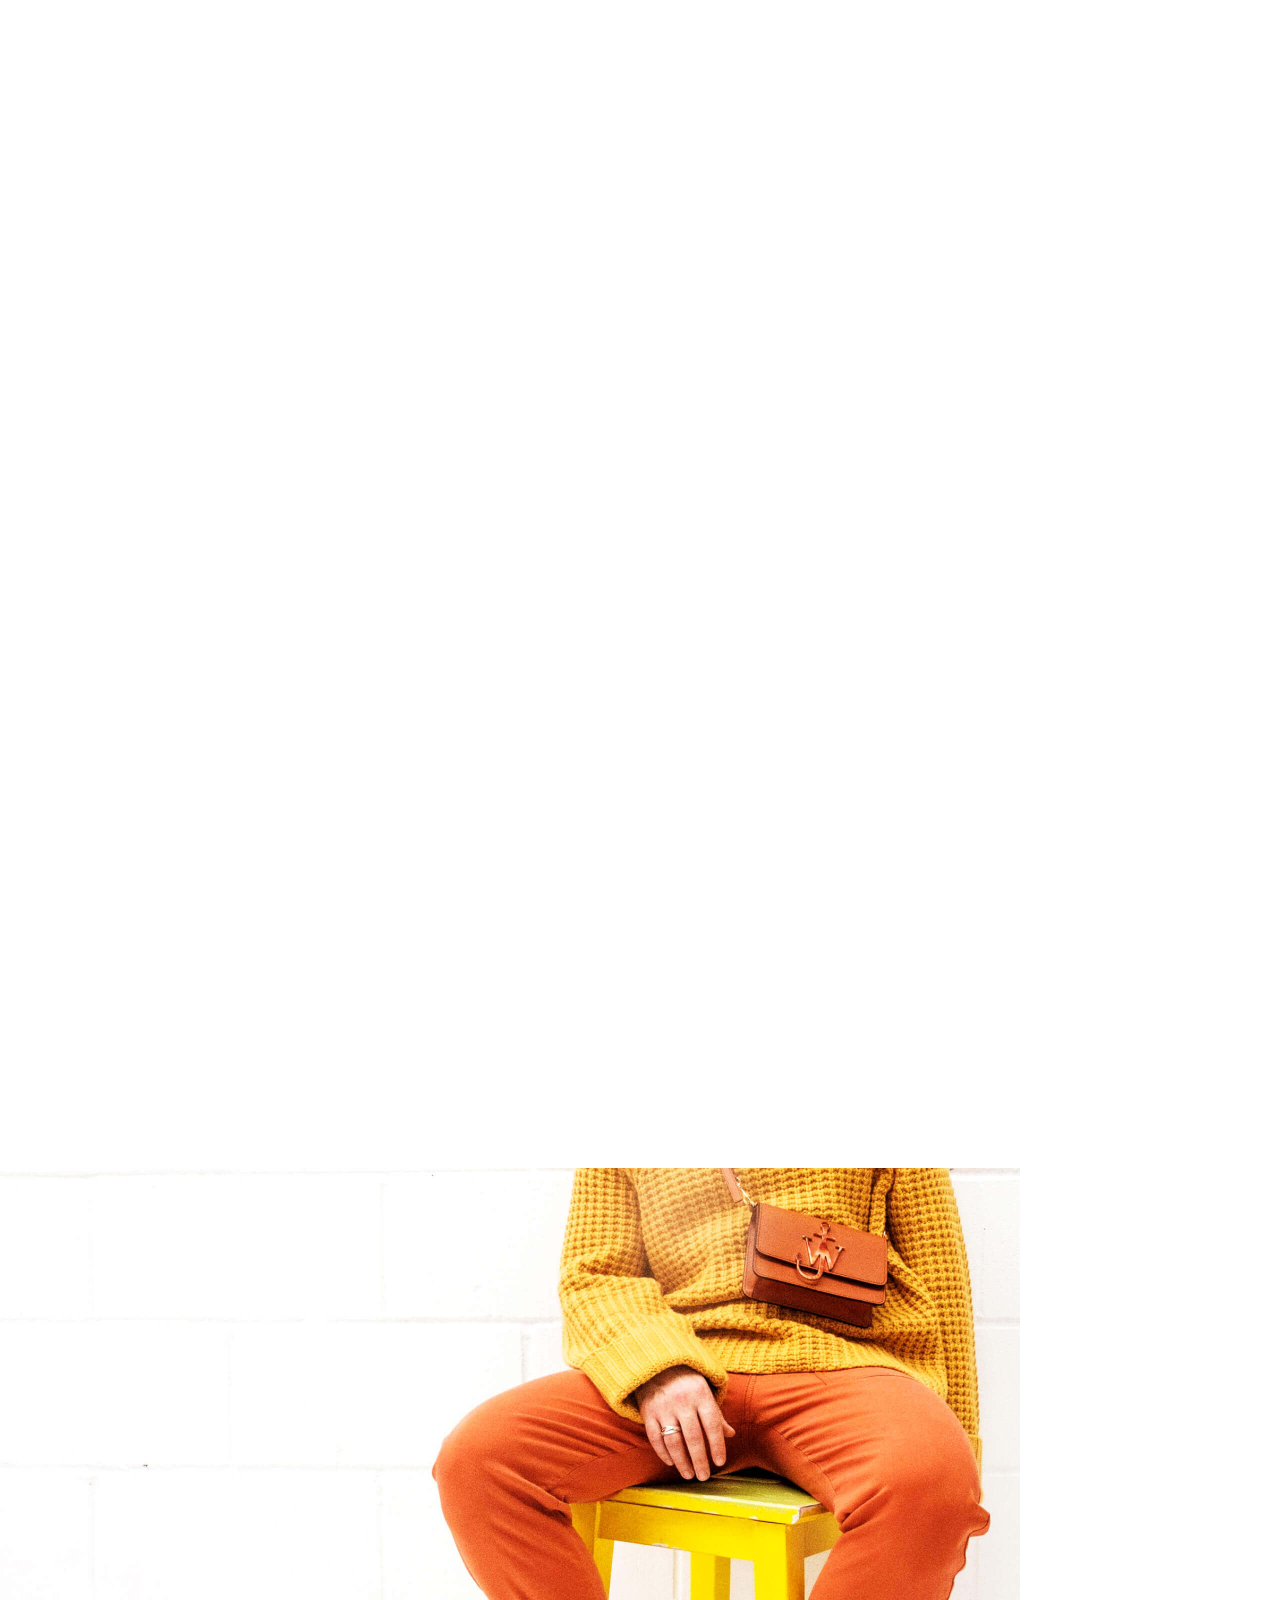
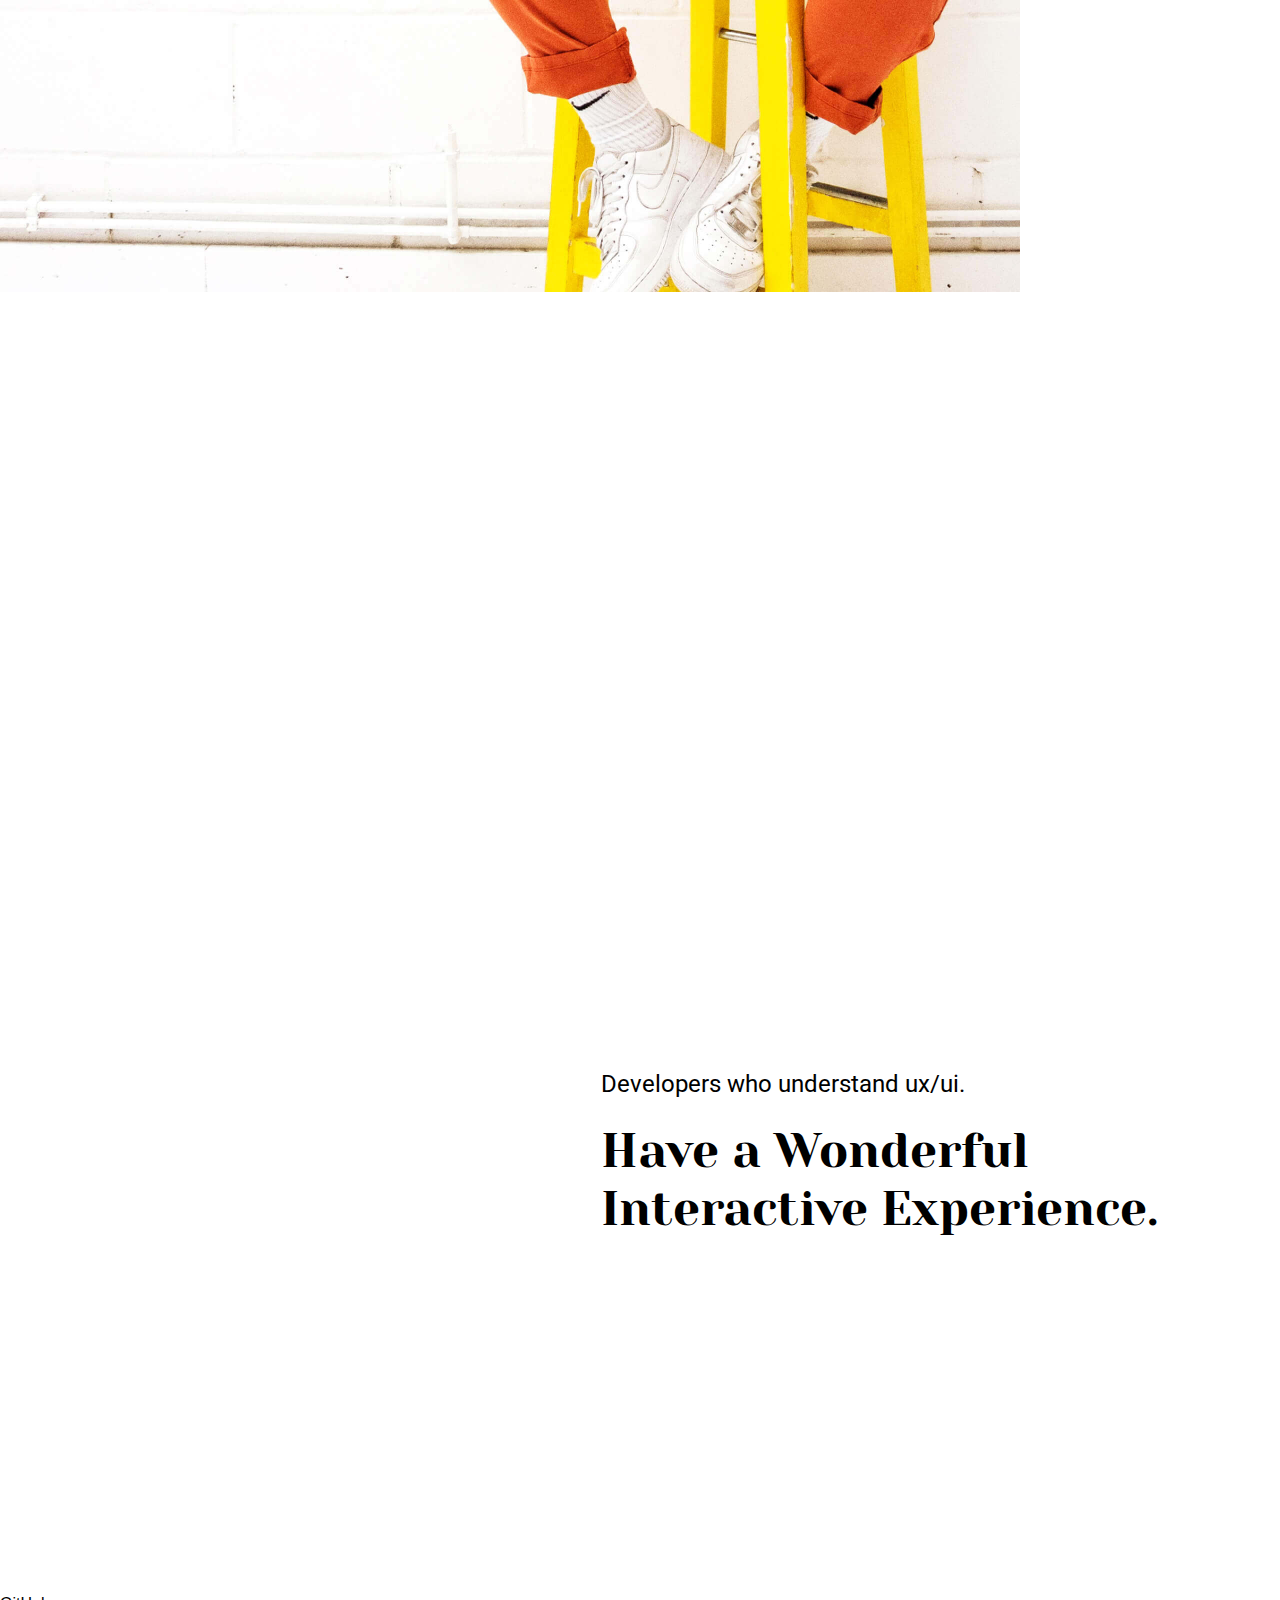
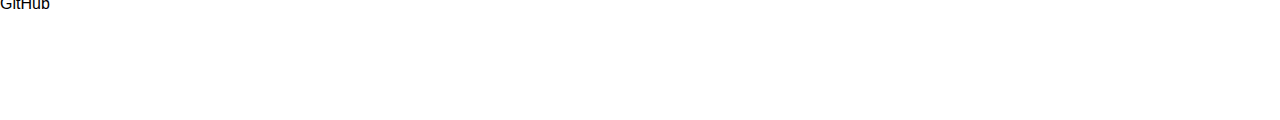
==== commit bf11982b: "contents added and improved" ====
--- a/html/index.html
+++ b/html/index.html
@@ -10,7 +10,7 @@
   <link rel="stylesheet" href="../css/reset.css">
   <link rel="stylesheet" href="../css/common.css">
   <link rel="stylesheet" href="../css/index.css">
-  <script src="../js/common.js"></script>
+  <script src="../js/scroll-work.js"></script>
   <title>interactive | main</title>
 </head>
 
@@ -22,8 +22,8 @@
           <h1 class="logo">
             <a href="../html/index.html">interactive</a>
           </h1>
-          <!-- <div class="gnb-util">
-            <nav class="gnb">
+          <div class="gnb-util">
+            <!-- <nav class="gnb">
               <ul class="gnb-list">
                 <li class="item">
                   <a href="../html/aboutme.html" class="page-move">introduce</a>
@@ -32,15 +32,42 @@
                   <a href="../html/information.html" class="page-move">work</a>
                 </li>
               </ul>
-            </nav>
+            </nav> -->
             <button class="hb-menu">
-              <div class="line-wrap">
-                <span class="line"></span>
-                <span class="line"></span>
-                <span class="line"></span>
+              <div class="btn-box">
+                <div class="line-wrap">
+                  <span class="line first"></span>
+                  <span class="line center"></span>
+                  <span class="line last"></span>
+                </div>
               </div>
             </button>
-          </div> -->
+            <div class="hb-menu-open">
+              <div class="img-photo">
+                <img src="../image/hb_menu_photo.png" alt="햄버거 메뉴 콘텐츠 이미지">
+              </div>
+              <div class="menu-box">
+                <div class="menu-wrap">
+                  <ul class="menu-list">
+                    <li>
+                      <a href="#">introduce</a>
+                    </li>
+                    <li>
+                      <a href="#">work</a>
+                    </li>
+                    <li>
+                      <a href="#">contact</a>
+                    </li>
+                  </ul>
+                </div>
+                <div class="contact-wrap">
+                  <address class="address">
+                    (C) 2021. kimseunggu all rights reserved.
+                  </address>
+                </div>
+              </div>
+            </div>
+          </div>
         </div>
       </div>
     </header>
--- a/css/common.css
+++ b/css/common.css
@@ -31,7 +31,7 @@
   background-color: transparent;
 }
 
-.loading-spinner {
+/* .loading-spinner {
   position: fixed;
   top: 0; left: 0;
   width: 100%;
@@ -40,7 +40,7 @@
   z-index: 9999;
   opacity: 1;
   transition: 0.5s ease;
-}
+} */
 
 /* .loading-spinner > div {
   position: absolute;
@@ -50,26 +50,21 @@
   font-size: 24px;
 } */
 
-.loading-spinner .loader {
+/* .loading-spinner .loader {
   position: absolute;
   top: 50%;
   left: 50%;
   transform: translate(-50%, -50%);
   width: initial;
-}
+} */
 
 .main .count {
   position: fixed;
   top: 20px;
   right: 20px;
-  z-index: 200;
-  /* width: 0px; */
-  /* height: 10px; */
-  /* line-height: 65px; */
-  /* font-size: 32px; */
+  z-index: 1;
   color: #000;
   opacity: 0;
-  /* background-color: #000; */
 }
 
 .main .count.on {
@@ -80,7 +75,9 @@
   color: #fff;
 }
 
-.main .count.line {left: 0px;}
+.main .count.line {
+  left: 0px;
+}
 
 .wrap {
   overflow: hidden;
@@ -98,7 +95,7 @@
 }
 
 .header {
-  position: absolute;
+  position: fixed;
   top: 0;
   right: 0;
   left: 0;
@@ -115,6 +112,10 @@
 .header .logo {
   font-size: 16px;
   font-family: var(--font-Roboto);
+}
+
+.header .logo a.on {
+  color: #fff;
 }
 
 .header .gnb-util {
@@ -143,6 +144,7 @@
   width: 40px;
   height: 40px;
   font-size: 0;
+  z-index: 1000;
 }
 
 .hb-menu .line-wrap {
@@ -159,10 +161,200 @@
   height: 2px;
   margin: 0 0 5px 0;
   background-color: #000;
+  transform: rotate(0);
+  transition: all 0.5s ease;
+}
+
+.hb-menu.activation .btn-box {
+  width: 40px;
+  height: 40px;
+  border: 1px solid #fff;
+  box-sizing: border-box;
+}
+
+.hb-menu.activation .line-wrap .line {
+  background-color: #fff;
+}
+
+.hb-menu.activation .line-wrap .line.first {
+  transform: rotate(45deg);
+  margin: 0 0 -2px 0;
+}
+
+.hb-menu.activation .line-wrap .line.center {
+  display: none;
+}
+
+.hb-menu.activation .line-wrap .line.last {
+  transform: rotate(-45deg);
+}
+
+.hb-menu .line-wrap .line.on {
+  background-color: #fff;
 }
 
 .hb-menu .line-wrap .line:last-child {
   margin: 0;
+}
+
+.hb-menu-open {
+  position: fixed;
+  top: -100%;
+  left: 0;
+  z-index: 999;
+  width: 100%;
+  height: 100vh;
+  background-color: #000;
+  opacity: 0;
+  overflow: hidden;
+  transition: all 0.5s ease;
+}
+
+.hb-menu-open.activation {
+  border: 1px solid #fff;
+}
+
+.hb-menu-open .img-photo {
+  position: absolute;
+  top: -100%;
+  right: 0;
+  z-index: -1;
+}
+
+.hb-menu-open .img-photo.on {
+  animation-name: img-photo;
+  animation-delay: 1.3s;
+  animation-duration: 1.6s;
+  animation-fill-mode: both;
+}
+
+@keyframes img-photo {
+  from {
+    opacity: 0;
+  }
+
+  to {
+    opacity: 0.3;
+  }
+}
+
+.hb-menu-open.on {
+  top: 0;
+  opacity: 1;
+}
+
+.hb-menu-open .menu-box {
+  position: relative;
+  width: 100%;
+  height: 100vh;
+}
+
+.hb-menu-open .menu-wrap {
+  position: absolute;
+  top: 120px;
+  left: 100px;
+}
+
+.hb-menu-open .menu-list {}
+
+.hb-menu-open .menu-list > li {}
+
+.hb-menu-open .menu-list > li > a {
+  position: relative;
+  color: rgba(255, 255, 255, 1);
+  font-size: 64px;
+  font-family: var(--font-Yeseva_One);
+  font-weight: 400;
+  text-transform: capitalize;
+  transition: all 0.5s ease;
+  -webkit-text-stroke-width: 1px;
+  -webkit-text-stroke-color: transparent;
+}
+
+.hb-menu-open .menu-list > li > a::after {
+  content: '';
+  position: absolute;
+  top: 50%;
+  left: 0;
+  transform: translate(0, -50%);
+  transition: all 0.5s ease;
+  width: 10px;
+  height: 10px;
+  border-radius: 5px;
+  background-color: rgba(255, 255, 255, 1);
+  opacity: 0;
+}
+
+.hb-menu-open .menu-list > li > a:hover {
+  padding: 0 0 0 28px;
+  color: rgba(255, 255, 255, 0);
+  -webkit-text-stroke-width: 1px;
+  -webkit-text-stroke-color: rgba(255, 255, 255, 1);
+}
+
+.hb-menu-open .menu-list > li > a:hover::after {
+  opacity: 1;
+  border: 1px solid rgba(255, 255, 255, 1);
+  background-color: rgba(255, 255, 255, 0);
+}
+
+.hb-menu-open.on .menu-list > li:nth-child(1) > a {
+  animation-name: motion;
+  animation-delay: 0.5s;
+  animation-duration: 1.0s;
+  animation-fill-mode: both;
+}
+
+.hb-menu-open.on .menu-list > li:nth-child(2) > a {
+  animation-name: motion;
+  animation-delay: 0.7s;
+  animation-duration: 1.2s;
+  animation-fill-mode: both;
+}
+
+.hb-menu-open.on .menu-list > li:nth-child(3) > a {
+  animation-name: motion;
+  animation-delay: 0.9s;
+  animation-duration: 1.4s;
+  animation-fill-mode: both;
+}
+
+@keyframes motion {
+  from {
+    opacity: 0;
+    transform: translate(0, 100%);
+  }
+
+  to {
+    opacity: 1;
+    transform: translate(0, 0);
+  }
+}
+
+.hb-menu-open .contact-wrap {
+  position: absolute;
+  right: 100px;
+  bottom: 120px;
+}
+
+.hb-menu-open.on .address {
+  color: #ccc;
+  font-weight: 300;
+  font-family: var(--font-Roboto);
+  animation-name: address;
+  animation-delay: 1.5s;
+  animation-duration: 2.0s;
+  animation-fill-mode: both;
+}
+
+@keyframes address {
+  from {
+    opacity: 0;
+  }
+
+  to {
+    opacity: 1;
+  }
 }
 
 .footer .inner {
--- a/css/index.css
+++ b/css/index.css
@@ -195,7 +195,6 @@
   height: 688px;
 }
 
-
 .sky .text-wrap {
   position: absolute;
   top: 776px;
